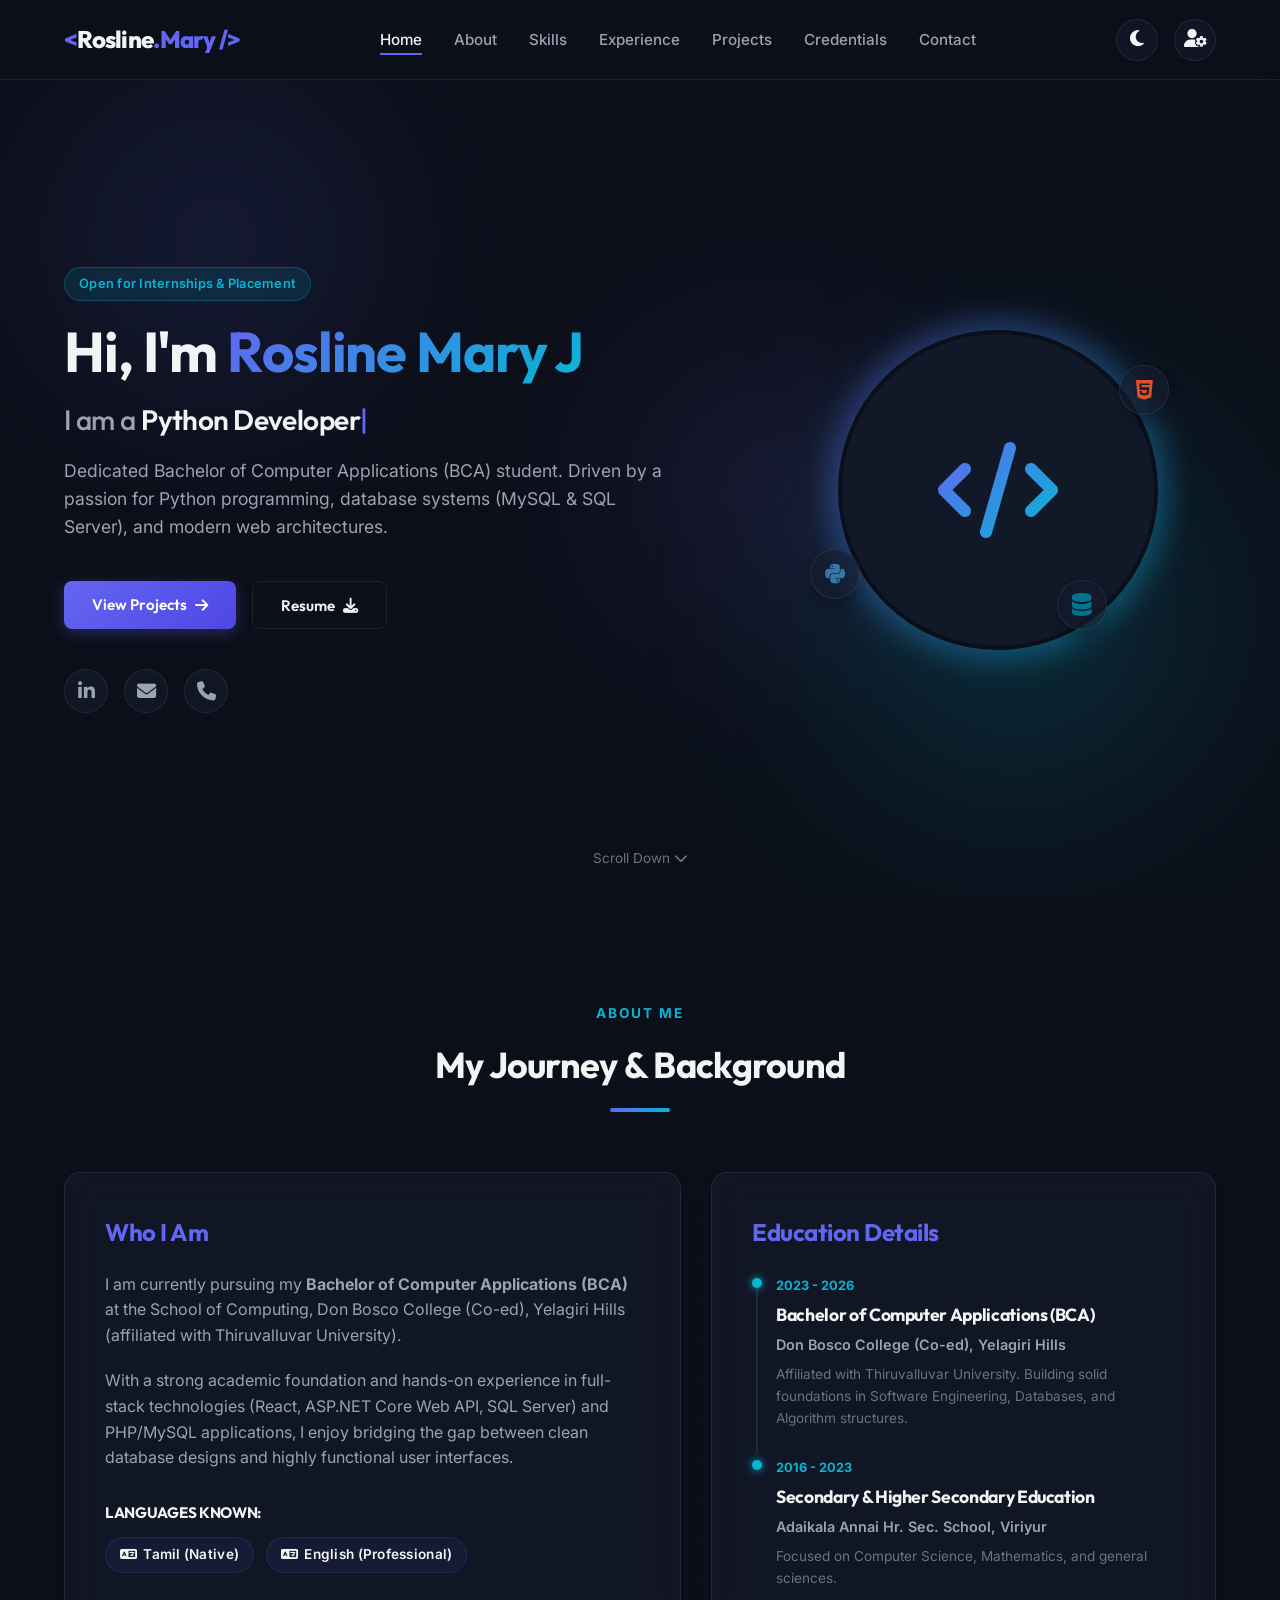
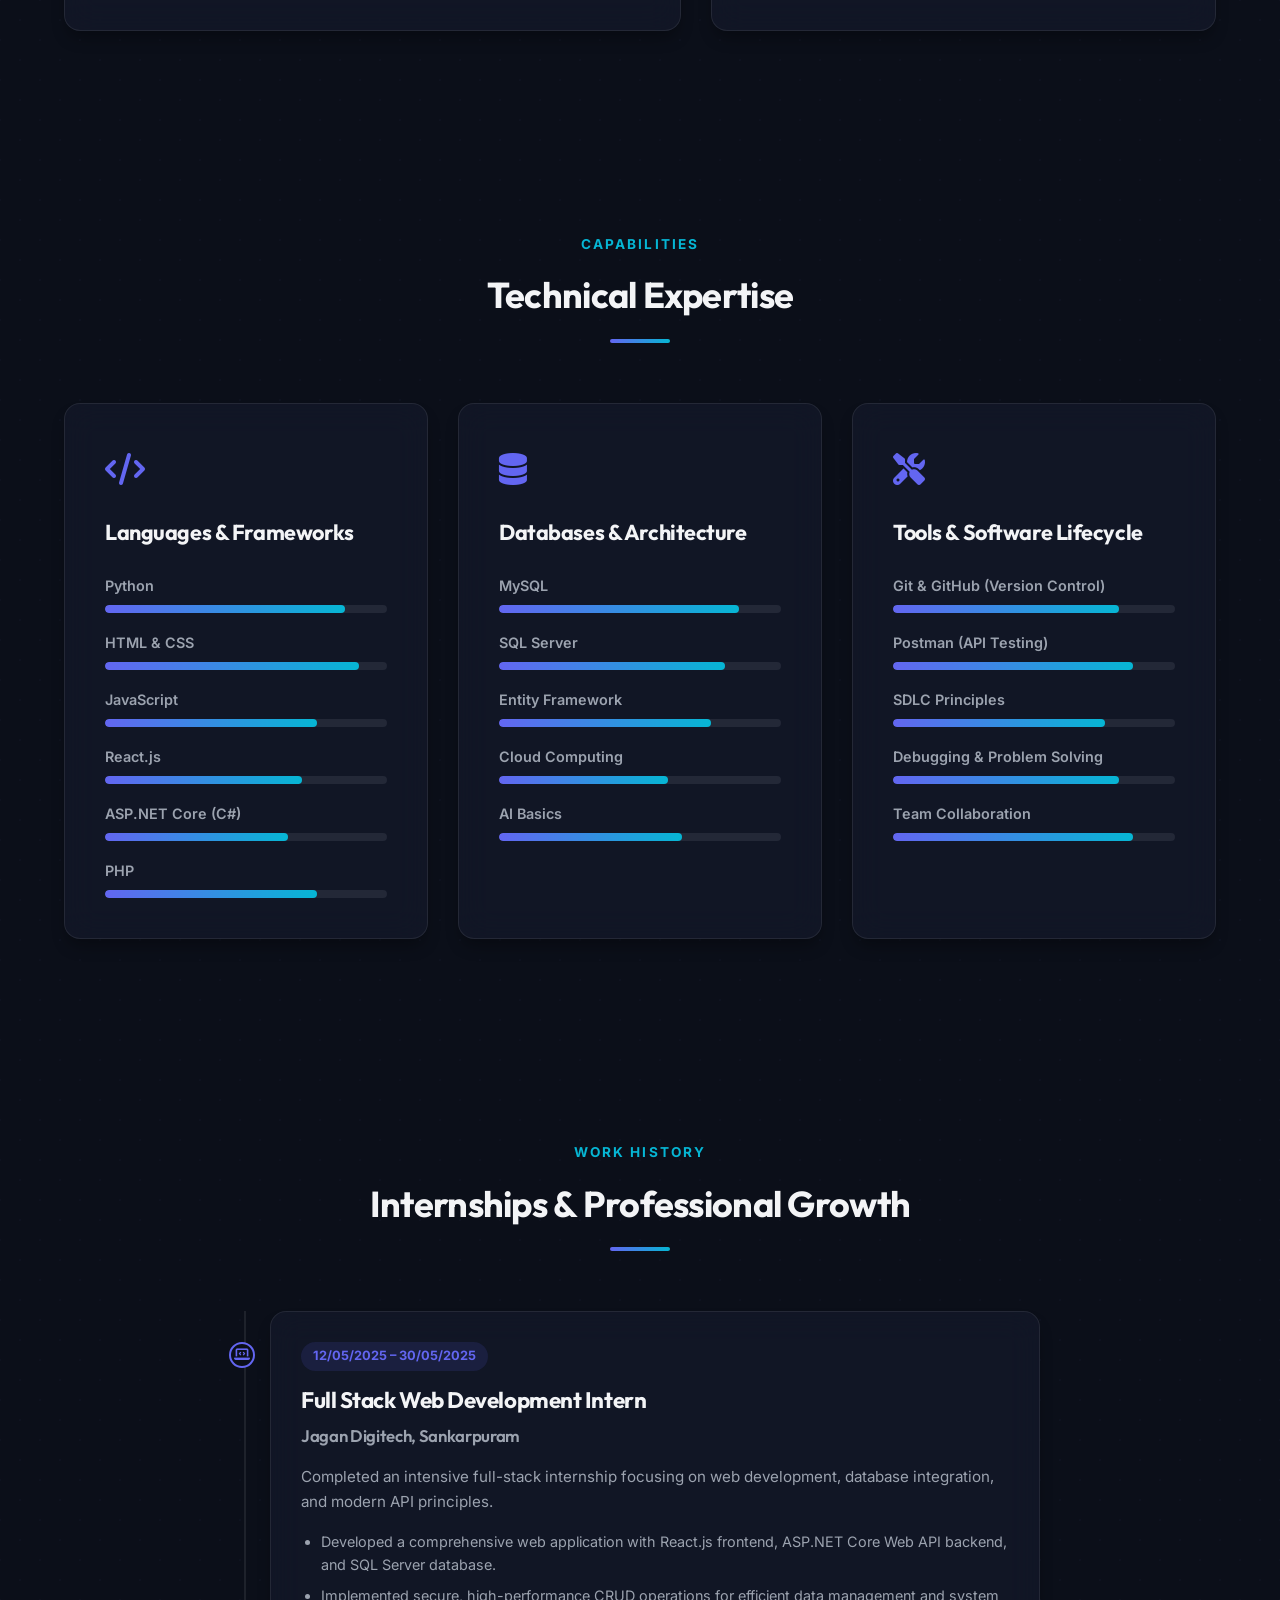
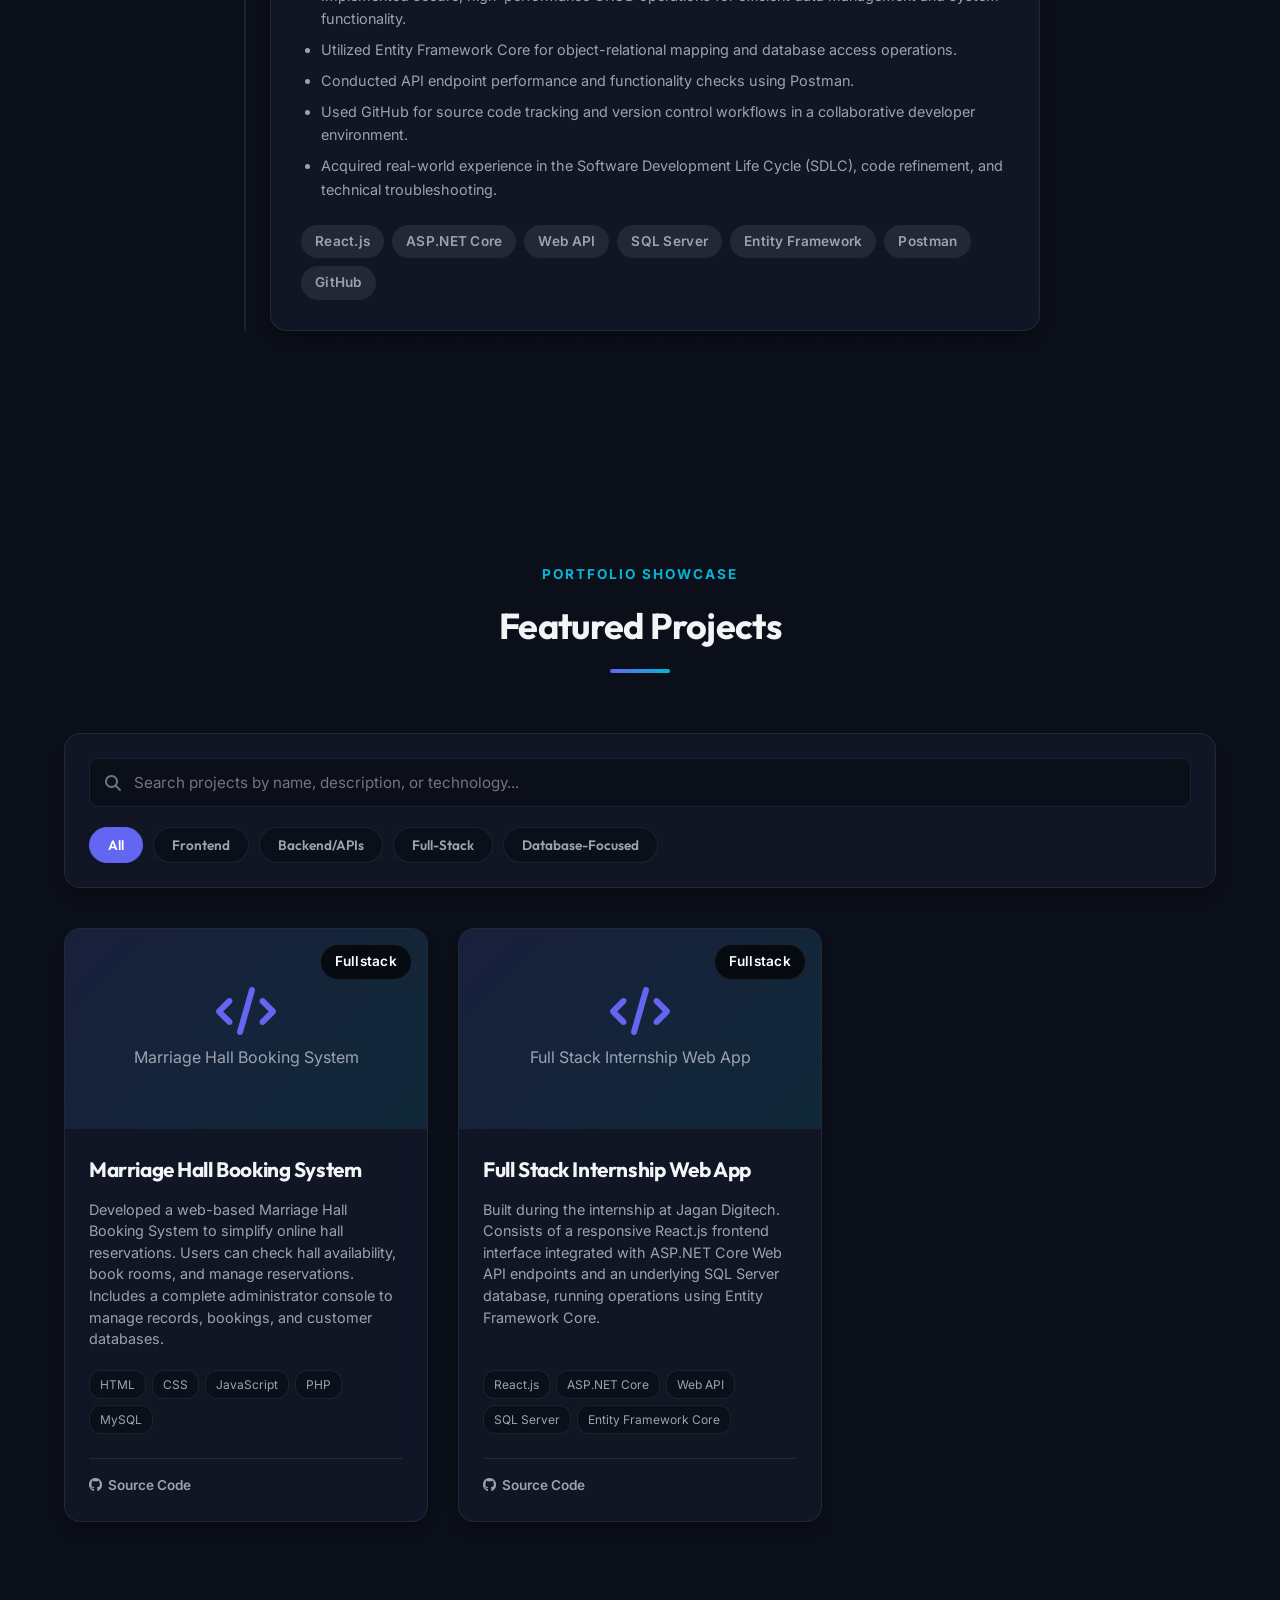
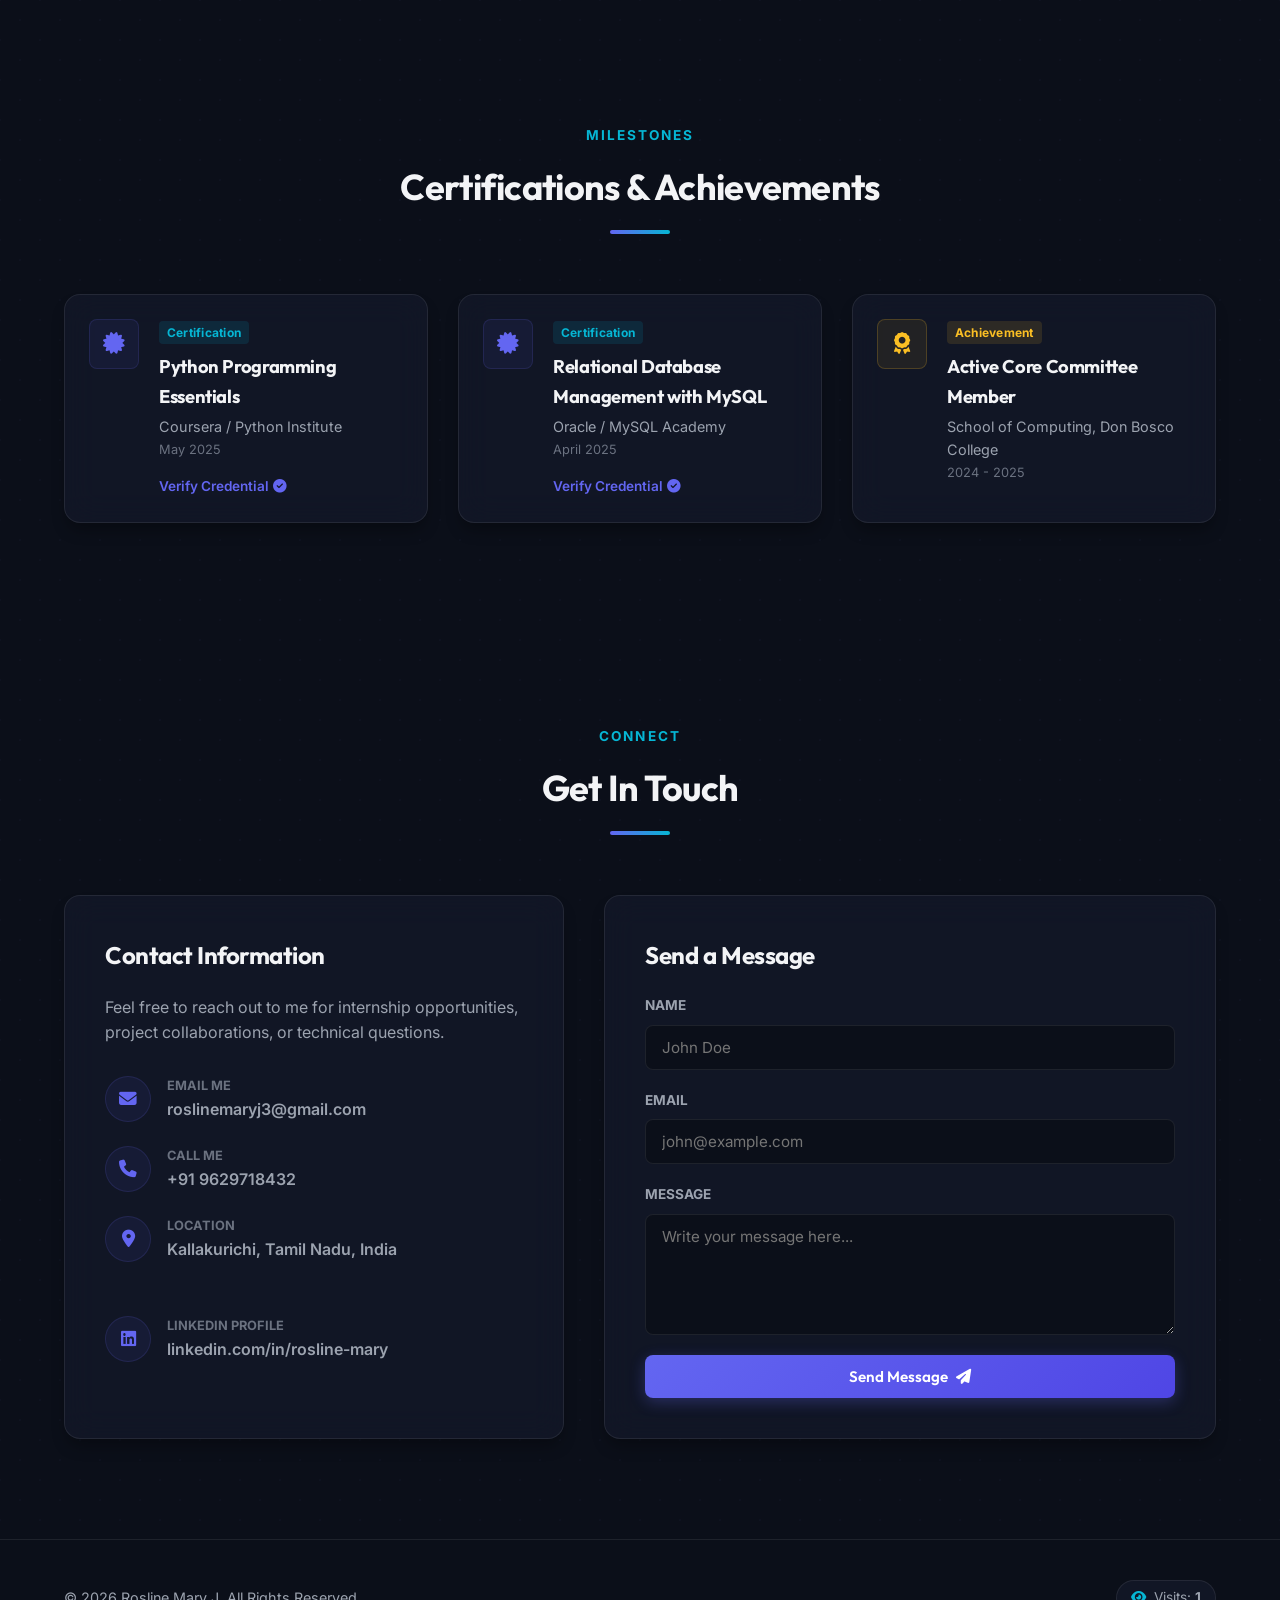
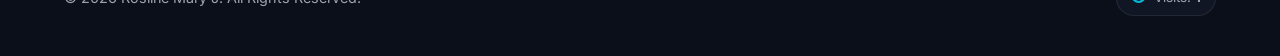
==== index.html @ 7a06842d "Add files via upload" ====
<!DOCTYPE html>
<html lang="en" data-theme="dark">
<head>
    <meta charset="UTF-8">
    <meta name="viewport" content="width=device-width, initial-scale=1.0">
    <title>Rosline Mary J | Portfolio & Developer Profile</title>
    <!-- Meta SEO -->
    <meta name="description" content="Portfolio of Rosline Mary J, a passionate BCA student and Developer specializing in Python, MySQL, React.js, and Full-Stack development.">
    <meta name="keywords" content="Rosline Mary J, Portfolio, Developer, Python, MySQL, Full-Stack, React, ASP.NET Core, BCA, Don Bosco College">
    <meta name="author" content="Rosline Mary J">
    
    <!-- Google Fonts -->
    <link rel="preconnect" href="https://fonts.googleapis.com">
    <link rel="preconnect" href="https://fonts.gstatic.com" crossorigin>
    <link href="https://fonts.googleapis.com/css2?family=Inter:wght@300;400;500;600;700&family=Outfit:wght@400;500;600;700;800&display=swap" rel="stylesheet">
    
    <!-- FontAwesome Icons -->
    <link rel="stylesheet" href="https://cdnjs.cloudflare.com/ajax/libs/font-awesome/6.4.0/css/all.min.css">
    
    <!-- Custom CSS -->
    <link rel="stylesheet" href="styles.css">
</head>
<body>
    <!-- Scroll Progress Bar -->
    <div id="scroll-progress"></div>

    <!-- Navigation Header -->
    <header class="header">
        <div class="container navbar-container">
            <a href="#" class="logo">
                <span class="logo-accent">&lt;</span>Rosline<span class="logo-accent">.Mary /&gt;</span>
            </a>
            
            <nav class="nav-menu" id="nav-menu">
                <ul class="nav-list">
                    <li><a href="#home" class="nav-link active">Home</a></li>
                    <li><a href="#about" class="nav-link">About</a></li>
                    <li><a href="#skills" class="nav-link">Skills</a></li>
                    <li><a href="#experience" class="nav-link">Experience</a></li>
                    <li><a href="#projects" class="nav-link">Projects</a></li>
                    <li><a href="#certifications" class="nav-link">Credentials</a></li>
                    <li><a href="#contact" class="nav-link">Contact</a></li>
                </ul>
            </nav>

            <div class="nav-actions">
                <!-- Theme Toggle Button -->
                <button id="theme-toggle" class="theme-toggle-btn" aria-label="Toggle Theme">
                    <i class="fa-solid fa-moon moon-icon"></i>
                    <i class="fa-solid fa-sun sun-icon"></i>
                </button>
                
                <!-- Admin Dashboard Quick Link -->
                <a href="admin.html" class="admin-link-btn" title="Admin Dashboard">
                    <i class="fa-solid fa-user-gear"></i>
                </a>

                <!-- Mobile Menu Toggle -->
                <button class="mobile-menu-toggle" id="mobile-menu-toggle" aria-label="Toggle navigation menu">
                    <span></span>
                    <span></span>
                    <span></span>
                </button>
            </div>
        </div>
    </header>

    <!-- Main Content -->
    <main>
        <!-- Hero Section -->
        <section id="home" class="hero-section">
            <div class="hero-bg-shapes">
                <div class="shape shape-1"></div>
                <div class="shape shape-2"></div>
                <div class="shape shape-3"></div>
            </div>
            
            <div class="container hero-container">
                <div class="hero-content">
                    <div class="badge hero-badge">Open for Internships & Placement</div>
                    <h1 class="hero-title">
                        Hi, I'm <span class="name-gradient">Rosline Mary J</span>
                    </h1>
                    <h2 class="hero-subtitle">
                        I am a <span id="typing-text"></span><span class="cursor">|</span>
                    </h2>
                    <p class="hero-description">
                        Dedicated Bachelor of Computer Applications (BCA) student. Driven by a passion for Python programming, database systems (MySQL & SQL Server), and modern web architectures.
                    </p>
                    <div class="hero-ctas">
                        <a href="#projects" class="btn btn-primary">
                            <span>View Projects</span>
                            <i class="fa-solid fa-arrow-right"></i>
                        </a>
                        <button onclick="window.print()" class="btn btn-secondary">
                            <span>Resume</span>
                            <i class="fa-solid fa-download"></i>
                        </button>
                    </div>
                    <div class="social-links">
                        <a href="https://linkedin.com/in/rosline-mary" target="_blank" rel="noopener" class="social-icon" aria-label="LinkedIn">
                            <i class="fa-brands fa-linkedin-in"></i>
                        </a>
                        <a href="mailto:roslinemaryj3@gmail.com" class="social-icon" aria-label="Email">
                            <i class="fa-solid fa-envelope"></i>
                        </a>
                        <a href="tel:+919629718432" class="social-icon" aria-label="Phone">
                            <i class="fa-solid fa-phone"></i>
                        </a>
                    </div>
                </div>
                
                <div class="hero-image-container">
                    <div class="hero-image-wrapper">
                        <!-- Abstract Developer Illustration/Logo -->
                        <div class="dev-avatar-graphic">
                            <div class="avatar-glow"></div>
                            <div class="avatar-circle">
                                <i class="fa-solid fa-code avatar-icon"></i>
                                <div class="floating-tech html-tech"><i class="fa-brands fa-html5"></i></div>
                                <div class="floating-tech py-tech"><i class="fa-brands fa-python"></i></div>
                                <div class="floating-tech db-tech"><i class="fa-solid fa-database"></i></div>
                            </div>
                        </div>
                    </div>
                </div>
            </div>
            
            <div class="scroll-indicator">
                <a href="#about" aria-label="Scroll down">
                    <span>Scroll Down</span>
                    <i class="fa-solid fa-chevron-down"></i>
                </a>
            </div>
        </section>

        <!-- About Section -->
        <section id="about" class="about-section section-padding">
            <div class="container">
                <div class="section-header text-center">
                    <span class="section-tag">About Me</span>
                    <h2 class="section-title">My Journey & Background</h2>
                    <div class="underline"></div>
                </div>

                <div class="about-grid">
                    <div class="about-info-card glass-card">
                        <h3 class="about-subtitle">Who I Am</h3>
                        <p>
                            I am currently pursuing my <strong>Bachelor of Computer Applications (BCA)</strong> at the School of Computing, Don Bosco College (Co-ed), Yelagiri Hills (affiliated with Thiruvalluvar University). 
                        </p>
                        <p>
                            With a strong academic foundation and hands-on experience in full-stack technologies (React, ASP.NET Core Web API, SQL Server) and PHP/MySQL applications, I enjoy bridging the gap between clean database designs and highly functional user interfaces.
                        </p>
                        
                        <div class="languages-box">
                            <h4 class="small-title">Languages Known:</h4>
                            <div class="lang-tags">
                                <span class="badge lang-badge"><i class="fa-solid fa-language"></i> Tamil (Native)</span>
                                <span class="badge lang-badge"><i class="fa-solid fa-language"></i> English (Professional)</span>
                            </div>
                        </div>
                    </div>

                    <div class="about-details-card glass-card">
                        <h3 class="about-subtitle">Education Details</h3>
                        <div class="timeline-compact">
                            <div class="timeline-compact-item">
                                <div class="t-bullet"></div>
                                <div class="t-content">
                                    <span class="t-date">2023 - 2026</span>
                                    <h4 class="t-title">Bachelor of Computer Applications (BCA)</h4>
                                    <p class="t-subtitle">Don Bosco College (Co-ed), Yelagiri Hills</p>
                                    <p class="t-desc">Affiliated with Thiruvalluvar University. Building solid foundations in Software Engineering, Databases, and Algorithm structures.</p>
                                </div>
                            </div>
                            <div class="timeline-compact-item">
                                <div class="t-bullet"></div>
                                <div class="t-content">
                                    <span class="t-date">2016 - 2023</span>
                                    <h4 class="t-title">Secondary & Higher Secondary Education</h4>
                                    <p class="t-subtitle">Adaikala Annai Hr. Sec. School, Viriyur</p>
                                    <p class="t-desc">Focused on Computer Science, Mathematics, and general sciences.</p>
                                </div>
                            </div>
                        </div>
                    </div>
                </div>
            </div>
        </section>

        <!-- Skills Section -->
        <section id="skills" class="skills-section section-padding">
            <div class="container">
                <div class="section-header text-center">
                    <span class="section-tag">Capabilities</span>
                    <h2 class="section-title">Technical Expertise</h2>
                    <div class="underline"></div>
                </div>

                <div class="skills-grid">
                    <!-- Languages & Frameworks -->
                    <div class="skills-card glass-card">
                        <div class="card-icon"><i class="fa-solid fa-code"></i></div>
                        <h3>Languages & Frameworks</h3>
                        <ul class="skills-list">
                            <li>
                                <div class="skill-name">Python</div>
                                <div class="skill-progress-bar"><div class="skill-progress" style="width: 85%"></div></div>
                            </li>
                            <li>
                                <div class="skill-name">HTML & CSS</div>
                                <div class="skill-progress-bar"><div class="skill-progress" style="width: 90%"></div></div>
                            </li>
                            <li>
                                <div class="skill-name">JavaScript</div>
                                <div class="skill-progress-bar"><div class="skill-progress" style="width: 75%"></div></div>
                            </li>
                            <li>
                                <div class="skill-name">React.js</div>
                                <div class="skill-progress-bar"><div class="skill-progress" style="width: 70%"></div></div>
                            </li>
                            <li>
                                <div class="skill-name">ASP.NET Core (C#)</div>
                                <div class="skill-progress-bar"><div class="skill-progress" style="width: 65%"></div></div>
                            </li>
                            <li>
                                <div class="skill-name">PHP</div>
                                <div class="skill-progress-bar"><div class="skill-progress" style="width: 75%"></div></div>
                            </li>
                        </ul>
                    </div>

                    <!-- Databases & Concepts -->
                    <div class="skills-card glass-card">
                        <div class="card-icon"><i class="fa-solid fa-database"></i></div>
                        <h3>Databases & Architecture</h3>
                        <ul class="skills-list">
                            <li>
                                <div class="skill-name">MySQL</div>
                                <div class="skill-progress-bar"><div class="skill-progress" style="width: 85%"></div></div>
                            </li>
                            <li>
                                <div class="skill-name">SQL Server</div>
                                <div class="skill-progress-bar"><div class="skill-progress" style="width: 80%"></div></div>
                            </li>
                            <li>
                                <div class="skill-name">Entity Framework</div>
                                <div class="skill-progress-bar"><div class="skill-progress" style="width: 75%"></div></div>
                            </li>
                            <li>
                                <div class="skill-name">Cloud Computing</div>
                                <div class="skill-progress-bar"><div class="skill-progress" style="width: 60%"></div></div>
                            </li>
                            <li>
                                <div class="skill-name">AI Basics</div>
                                <div class="skill-progress-bar"><div class="skill-progress" style="width: 65%"></div></div>
                            </li>
                        </ul>
                    </div>

                    <!-- Tools & Workflow -->
                    <div class="skills-card glass-card">
                        <div class="card-icon"><i class="fa-solid fa-screwdriver-wrench"></i></div>
                        <h3>Tools & Software Lifecycle</h3>
                        <ul class="skills-list">
                            <li>
                                <div class="skill-name">Git & GitHub (Version Control)</div>
                                <div class="skill-progress-bar"><div class="skill-progress" style="width: 80%"></div></div>
                            </li>
                            <li>
                                <div class="skill-name">Postman (API Testing)</div>
                                <div class="skill-progress-bar"><div class="skill-progress" style="width: 85%"></div></div>
                            </li>
                            <li>
                                <div class="skill-name">SDLC Principles</div>
                                <div class="skill-progress-bar"><div class="skill-progress" style="width: 75%"></div></div>
                            </li>
                            <li>
                                <div class="skill-name">Debugging & Problem Solving</div>
                                <div class="skill-progress-bar"><div class="skill-progress" style="width: 80%"></div></div>
                            </li>
                            <li>
                                <div class="skill-name">Team Collaboration</div>
                                <div class="skill-progress-bar"><div class="skill-progress" style="width: 85%"></div></div>
                            </li>
                        </ul>
                    </div>
                </div>
            </div>
        </section>

        <!-- Experience Section -->
        <section id="experience" class="experience-section section-padding">
            <div class="container">
                <div class="section-header text-center">
                    <span class="section-tag">Work History</span>
                    <h2 class="section-title">Internships & Professional Growth</h2>
                    <div class="underline"></div>
                </div>

                <div class="experience-timeline">
                    <div class="timeline-item glass-card">
                        <div class="timeline-icon">
                            <i class="fa-solid fa-laptop-code"></i>
                        </div>
                        <div class="timeline-content">
                            <span class="timeline-duration">12/05/2025 – 30/05/2025</span>
                            <h3 class="role-title">Full Stack Web Development Intern</h3>
                            <h4 class="company-name">Jagan Digitech, Sankarpuram</h4>
                            <p class="experience-summary">
                                Completed an intensive full-stack internship focusing on web development, database integration, and modern API principles.
                            </p>
                            <ul class="experience-points">
                                <li>Developed a comprehensive web application with React.js frontend, ASP.NET Core Web API backend, and SQL Server database.</li>
                                <li>Implemented secure, high-performance CRUD operations for efficient data management and system functionality.</li>
                                <li>Utilized Entity Framework Core for object-relational mapping and database access operations.</li>
                                <li>Conducted API endpoint performance and functionality checks using Postman.</li>
                                <li>Used GitHub for source code tracking and version control workflows in a collaborative developer environment.</li>
                                <li>Acquired real-world experience in the Software Development Life Cycle (SDLC), code refinement, and technical troubleshooting.</li>
                            </ul>
                            <div class="timeline-tech-tags">
                                <span class="badge tech-badge">React.js</span>
                                <span class="badge tech-badge">ASP.NET Core</span>
                                <span class="badge tech-badge">Web API</span>
                                <span class="badge tech-badge">SQL Server</span>
                                <span class="badge tech-badge">Entity Framework</span>
                                <span class="badge tech-badge">Postman</span>
                                <span class="badge tech-badge">GitHub</span>
                            </div>
                        </div>
                    </div>
                </div>
            </div>
        </section>

        <!-- Projects Section -->
        <section id="projects" class="projects-section section-padding">
            <div class="container">
                <div class="section-header text-center">
                    <span class="section-tag">Portfolio Showcase</span>
                    <h2 class="section-title">Featured Projects</h2>
                    <div class="underline"></div>
                </div>

                <!-- Search and Filter Panel -->
                <div class="filter-panel glass-card">
                    <div class="search-box">
                        <i class="fa-solid fa-magnifying-glass search-icon"></i>
                        <input type="text" id="project-search" placeholder="Search projects by name, description, or technology...">
                    </div>
                    <div class="filter-buttons">
                        <button class="filter-btn active" data-filter="all">All</button>
                        <button class="filter-btn" data-filter="frontend">Frontend</button>
                        <button class="filter-btn" data-filter="backend">Backend/APIs</button>
                        <button class="filter-btn" data-filter="fullstack">Full-Stack</button>
                        <button class="filter-btn" data-filter="database">Database-Focused</button>
                    </div>
                </div>

                <!-- Projects Grid (Loaded Dynamically via app.js) -->
                <div class="projects-grid" id="projects-grid">
                    <!-- Dynamic cards inject here -->
                </div>
            </div>
        </section>

        <!-- Certifications & Achievements Section -->
        <section id="certifications" class="credentials-section section-padding">
            <div class="container">
                <div class="section-header text-center">
                    <span class="section-tag">Milestones</span>
                    <h2 class="section-title">Certifications & Achievements</h2>
                    <div class="underline"></div>
                </div>

                <!-- Credentials Grid (Loaded Dynamically via app.js) -->
                <div class="credentials-grid" id="credentials-grid">
                    <!-- Dynamic cards inject here -->
                </div>
            </div>
        </section>

        <!-- Contact Section -->
        <section id="contact" class="contact-section section-padding">
            <div class="container">
                <div class="section-header text-center">
                    <span class="section-tag">Connect</span>
                    <h2 class="section-title">Get In Touch</h2>
                    <div class="underline"></div>
                </div>

                <div class="contact-grid">
                    <div class="contact-info-card glass-card">
                        <h3>Contact Information</h3>
                        <p>Feel free to reach out to me for internship opportunities, project collaborations, or technical questions.</p>
                        
                        <div class="info-items">
                            <div class="info-item">
                                <div class="info-icon"><i class="fa-solid fa-envelope"></i></div>
                                <div class="info-text">
                                    <span>Email Me</span>
                                    <a href="mailto:roslinemaryj3@gmail.com">roslinemaryj3@gmail.com</a>
                                </div>
                            </div>
                            
                            <div class="info-item">
                                <div class="info-icon"><i class="fa-solid fa-phone"></i></div>
                                <div class="info-text">
                                    <span>Call Me</span>
                                    <a href="tel:+919629718432">+91 9629718432</a>
                                </div>
                            </div>
                            
                            <div class="info-item">
                                <div class="info-icon"><i class="fa-solid fa-location-dot"></i></div>
                                <div class="info-text">
                                    <span>Location</span>
                                    <p>Kallakurichi, Tamil Nadu, India</p>
                                </div>
                            </div>
                            
                            <div class="info-item">
                                <div class="info-icon"><i class="fa-brands fa-linkedin"></i></div>
                                <div class="info-text">
                                    <span>LinkedIn Profile</span>
                                    <a href="https://linkedin.com/in/rosline-mary" target="_blank" rel="noopener">linkedin.com/in/rosline-mary</a>
                                </div>
                            </div>
                        </div>
                    </div>

                    <div class="contact-form-card glass-card">
                        <h3>Send a Message</h3>
                        <form id="contact-form" class="contact-form">
                            <div class="form-group">
                                <label for="form-name">Name</label>
                                <input type="text" id="form-name" required placeholder="John Doe">
                            </div>
                            
                            <div class="form-group">
                                <label for="form-email">Email</label>
                                <input type="email" id="form-email" required placeholder="john@example.com">
                            </div>
                            
                            <div class="form-group">
                                <label for="form-message">Message</label>
                                <textarea id="form-message" rows="5" required placeholder="Write your message here..."></textarea>
                            </div>
                            
                            <button type="submit" class="btn btn-primary w-100">
                                <span>Send Message</span>
                                <i class="fa-solid fa-paper-plane"></i>
                            </button>
                        </form>
                        <div id="form-feedback" class="form-feedback hidden"></div>
                    </div>
                </div>
            </div>
        </section>
    </main>

    <!-- Printable Resume View (Hidden on screen, customized layout for printing) -->
    <div id="printable-resume" class="print-only">
        <div class="print-header">
            <h1 class="print-name">ROSLINE MARY J</h1>
            <p class="print-subtitle">BCA Graduate | Full Stack & Python Developer</p>
            <div class="print-contact-info">
                <span><i class="fa-solid fa-phone"></i> +91 9629718432</span> | 
                <span><i class="fa-solid fa-envelope"></i> roslinemaryj3@gmail.com</span> | 
                <span><i class="fa-solid fa-location-dot"></i> Kallakurichi, Tamil Nadu</span>
            </div>
            <div class="print-links">
                <span><i class="fa-brands fa-linkedin"></i> linkedin.com/in/rosline-mary</span>
            </div>
        </div>
        
        <div class="print-section">
            <h2 class="print-section-title">Professional Summary</h2>
            <p>A dedicated and detail-oriented Bachelor of Computer Applications (BCA) student. Passionate about using Python and MySQL to build efficient applications and manage data effectively. Proven ability to manage complex web-based systems and business processes with a focus on efficiency and data integrity.</p>
        </div>
        
        <div class="print-section">
            <h2 class="print-section-title">Internship Experience</h2>
            <div class="print-experience-item">
                <div class="print-exp-header">
                    <strong>Full Stack Web Development Intern</strong>
                    <span>12/05/2025 – 30/05/2025</span>
                </div>
                <div class="print-company">Jagan Digitech, Sankarpuram</div>
                <ul class="print-bullets">
                    <li>Developed web applications with React.js, ASP.NET Core Web API, and SQL Server database.</li>
                    <li>Implemented CRUD operations for data management and system functionality.</li>
                    <li>Used Entity Framework for database connectivity and handling database operations.</li>
                    <li>Tested APIs using Postman to ensure functionality and performance.</li>
                    <li>Managed source code and version control using GitHub.</li>
                    <li>Gained hands-on knowledge of the SDLC and improved debugging and teamwork skills.</li>
                </ul>
            </div>
        </div>
        
        <div class="print-section">
            <h2 class="print-section-title">Education</h2>
            <div class="print-education-item">
                <div class="print-edu-header">
                    <strong>Bachelor of Computer Applications (BCA)</strong>
                    <span>2023 - 2026</span>
                </div>
                <div class="print-school">School of Computing, Don Bosco College (Co-ed), Yelagiri Hills</div>
                <p class="print-board">Thiruvalluvar University</p>
            </div>
            <div class="print-education-item">
                <div class="print-edu-header">
                    <strong>Secondary & Higher Secondary Education</strong>
                    <span>2016 - 2023</span>
                </div>
                <div class="print-school">Adaikala Annai Hr.Sec School, Viriyur</div>
            </div>
        </div>
        
        <div class="print-section">
            <h2 class="print-section-title">Projects</h2>
            <div class="print-project-item">
                <div class="print-proj-header">
                    <strong>Marriage Hall Booking System</strong>
                    <span>Frontend: HTML, CSS, JS | Backend: PHP, MySQL</span>
                </div>
                <p>Developed a web-based booking system to search, verify, and reserve marriage halls online. Includes custom admin module for records management, booking checks, and database connectivity in MySQL.</p>
            </div>
        </div>
        
        <div class="print-section">
            <h2 class="print-section-title">Skills & Technologies</h2>
            <p><strong>Programming Languages:</strong> Python, HTML, CSS, JavaScript, PHP, SQL</p>
            <p><strong>Databases:</strong> MySQL, SQL Server, Entity Framework Core</p>
            <p><strong>Tools & Concepts:</strong> Git/GitHub, Postman API Testing, Cloud Computing, Artificial Intelligence Basics, SDLC</p>
            <p><strong>Languages:</strong> Tamil (Native), English (Professional)</p>
        </div>
    </div>

    <!-- Footer -->
    <footer class="footer">
        <div class="container footer-container">
            <p class="copyright">&copy; 2026 Rosline Mary J. All Rights Reserved.</p>
            <!-- Visitor Counter Badge -->
            <div class="visitor-counter-badge">
                <i class="fa-solid fa-eye"></i>
                <span>Visits: <strong id="visitor-count">0</strong></span>
            </div>
        </div>
    </footer>

    <!-- App Script -->
    <script src="app.js"></script>
</body>
</html>
---- styles.css ----
/* Custom CSS Variables & Typography Setup */
:root {
    --font-heading: 'Outfit', 'Inter', sans-serif;
    --font-body: 'Inter', sans-serif;

    /* Theme-independent layout tokens */
    --border-radius-sm: 8px;
    --border-radius-md: 16px;
    --border-radius-lg: 24px;
    --transition-fast: 0.2s ease;
    --transition-normal: 0.3s ease;
    --transition-slow: 0.5s ease;
    --container-max-width: 1200px;
    --nav-height: 80px;

    /* Dark Mode Defaults */
    --bg-color: #0b0f19;
    --bg-grid: rgba(99, 102, 241, 0.03);
    --card-bg: rgba(22, 28, 45, 0.6);
    --card-border: rgba(255, 255, 255, 0.08);
    --card-hover-border: rgba(99, 102, 241, 0.4);
    
    --text-primary: #f3f4f6;
    --text-secondary: #9ca3af;
    --text-muted: #6b7280;
    
    --primary-accent: #6366f1;
    --primary-accent-rgb: 99, 102, 241;
    --secondary-accent: #06b6d4;
    --secondary-accent-rgb: 6, 182, 212;
    
    --accent-glow: rgba(99, 102, 241, 0.2);
    --nav-bg: rgba(11, 15, 25, 0.8);
    --shadow-sm: 0 4px 6px -1px rgba(0, 0, 0, 0.2);
    --shadow-md: 0 10px 15px -3px rgba(0, 0, 0, 0.3);
    --shadow-lg: 0 20px 25px -5px rgba(0, 0, 0, 0.4);
}

/* Light Theme overrides */
[data-theme="light"] {
    --bg-color: #f8fafc;
    --bg-grid: rgba(79, 70, 229, 0.02);
    --card-bg: rgba(255, 255, 255, 0.75);
    --card-border: rgba(0, 0, 0, 0.08);
    --card-hover-border: rgba(79, 70, 229, 0.3);
    
    --text-primary: #0f172a;
    --text-secondary: #475569;
    --text-muted: #94a3b8;
    
    --primary-accent: #4f46e5;
    --primary-accent-rgb: 79, 70, 229;
    --secondary-accent: #0891b2;
    --secondary-accent-rgb: 8, 145, 178;
    
    --accent-glow: rgba(79, 70, 229, 0.1);
    --nav-bg: rgba(248, 250, 252, 0.85);
    --shadow-sm: 0 4px 6px -1px rgba(0, 0, 0, 0.05);
    --shadow-md: 0 10px 15px -3px rgba(0, 0, 0, 0.08);
    --shadow-lg: 0 20px 25px -5px rgba(0, 0, 0, 0.1);
}

/* Reset and Global Styles */
* {
    margin: 0;
    padding: 0;
    box-sizing: border-box;
    scroll-behavior: smooth;
}

body {
    background-color: var(--bg-color);
    color: var(--text-primary);
    font-family: var(--font-body);
    line-height: 1.6;
    overflow-x: hidden;
    transition: background-color 0.4s ease, color 0.4s ease, border-color 0.4s ease, box-shadow 0.4s ease;
    background-image: 
        radial-gradient(var(--bg-grid) 1px, transparent 0), 
        radial-gradient(var(--bg-grid) 1.5px, transparent 0);
    background-size: 40px 40px;
    background-position: 0 0, 20px 20px;
}

.container {
    width: 100%;
    max-width: var(--container-max-width);
    margin: 0 auto;
    padding: 0 24px;
}

section {
    position: relative;
    overflow: hidden;
}

.section-padding {
    padding: 100px 0;
}

/* Scroll Progress Bar */
#scroll-progress {
    position: fixed;
    top: 0;
    left: 0;
    width: 0%;
    height: 4px;
    background: linear-gradient(to right, var(--primary-accent), var(--secondary-accent));
    z-index: 9999;
    transition: width 0.1s ease-out;
}

/* Typography & Headings */
h1, h2, h3, h4, h5, h6 {
    font-family: var(--font-heading);
    font-weight: 700;
    letter-spacing: -0.02em;
}

a {
    color: inherit;
    text-decoration: none;
    transition: color var(--transition-fast);
}

ul {
    list-style: none;
}

img {
    max-width: 100%;
    height: auto;
    display: block;
}

/* Custom Scrollbar */
::-webkit-scrollbar {
    width: 10px;
}
::-webkit-scrollbar-track {
    background: var(--bg-color);
}
::-webkit-scrollbar-thumb {
    background: var(--card-border);
    border-radius: 5px;
    border: 2px solid var(--bg-color);
}
::-webkit-scrollbar-thumb:hover {
    background: var(--primary-accent);
}

/* Glassmorphic Utilities */
.glass-card {
    background: var(--card-bg);
    border: 1px solid var(--card-border);
    backdrop-filter: blur(16px) saturate(120%);
    -webkit-backdrop-filter: blur(16px) saturate(120%);
    border-radius: var(--border-radius-md);
    box-shadow: var(--shadow-md);
    transition: transform var(--transition-normal), border-color var(--transition-normal), box-shadow var(--transition-normal), background var(--transition-normal);
}

.glass-card:hover {
    border-color: var(--card-hover-border);
    box-shadow: 0 12px 30px -10px var(--accent-glow);
}

/* Badges */
.badge {
    display: inline-block;
    padding: 6px 14px;
    font-size: 0.85rem;
    font-weight: 600;
    border-radius: 20px;
    letter-spacing: 0.02em;
}

/* Buttons System */
.btn {
    display: inline-flex;
    align-items: center;
    justify-content: center;
    gap: 8px;
    padding: 12px 28px;
    font-size: 0.95rem;
    font-weight: 600;
    font-family: var(--font-heading);
    border-radius: var(--border-radius-sm);
    cursor: pointer;
    transition: all var(--transition-normal);
    border: none;
}

.btn-primary {
    background: linear-gradient(135deg, var(--primary-accent), #4f46e5);
    color: #ffffff;
    box-shadow: 0 4px 15px rgba(99, 102, 241, 0.3);
}

.btn-primary:hover {
    transform: translateY(-2px);
    box-shadow: 0 8px 25px rgba(99, 102, 241, 0.45);
}

.btn-secondary {
    background: transparent;
    color: var(--text-primary);
    border: 1px solid var(--card-border);
    backdrop-filter: blur(4px);
}

.btn-secondary:hover {
    background: var(--card-border);
    transform: translateY(-2px);
}

.btn-logout {
    background: rgba(239, 68, 68, 0.1);
    color: #ef4444;
    border: 1px solid rgba(239, 68, 68, 0.2);
}

.btn-logout:hover {
    background: #ef4444;
    color: #ffffff;
}

.btn-danger {
    background: #ef4444;
    color: white;
}
.btn-danger:hover {
    background: #dc2626;
}

.w-100 {
    width: 100%;
}

/* Section Header styling */
.section-header {
    margin-bottom: 60px;
}
.section-tag {
    font-size: 0.85rem;
    font-weight: 700;
    text-transform: uppercase;
    letter-spacing: 0.15em;
    color: var(--secondary-accent);
}
.section-title {
    font-size: 2.25rem;
    margin-top: 10px;
    margin-bottom: 15px;
}
.underline {
    width: 60px;
    height: 4px;
    background: linear-gradient(to right, var(--primary-accent), var(--secondary-accent));
    margin: 0 auto;
    border-radius: 2px;
}
.text-center {
    text-align: center;
}

/* Navigation Header */
.header {
    position: fixed;
    top: 0;
    left: 0;
    width: 100%;
    height: var(--nav-height);
    background: var(--nav-bg);
    border-bottom: 1px solid var(--card-border);
    backdrop-filter: blur(12px);
    -webkit-backdrop-filter: blur(12px);
    z-index: 1000;
    transition: all var(--transition-normal);
}

.header-scrolled {
    height: 70px;
    box-shadow: var(--shadow-md);
}

.navbar-container {
    display: flex;
    align-items: center;
    justify-content: space-between;
    height: 100%;
}

.logo {
    font-family: var(--font-heading);
    font-size: 1.5rem;
    font-weight: 800;
    letter-spacing: -0.03em;
}

.logo-accent {
    color: var(--primary-accent);
}

.nav-list {
    display: flex;
    gap: 32px;
}

.nav-link {
    font-size: 0.95rem;
    font-weight: 500;
    color: var(--text-secondary);
    position: relative;
    padding: 6px 0;
}

.nav-link:hover, .nav-link.active {
    color: var(--text-primary);
}

.nav-link::after {
    content: '';
    position: absolute;
    bottom: 0;
    left: 0;
    width: 0%;
    height: 2px;
    background: var(--primary-accent);
    transition: width var(--transition-normal);
}

.nav-link:hover::after, .nav-link.active::after {
    width: 100%;
}

.nav-actions {
    display: flex;
    align-items: center;
    gap: 16px;
}

/* Theme Toggle Button */
.theme-toggle-btn {
    width: 42px;
    height: 42px;
    border-radius: 50%;
    background: var(--card-bg);
    border: 1px solid var(--card-border);
    color: var(--text-primary);
    cursor: pointer;
    display: flex;
    align-items: center;
    justify-content: center;
    font-size: 1.15rem;
    transition: all var(--transition-normal);
}

.theme-toggle-btn:hover {
    border-color: var(--primary-accent);
    color: var(--primary-accent);
    box-shadow: 0 0 10px var(--accent-glow);
}

/* Displaying icons correctly */
.sun-icon {
    display: none;
}
[data-theme="light"] .sun-icon {
    display: block;
}
[data-theme="light"] .moon-icon {
    display: none;
}
[data-theme="dark"] .sun-icon {
    display: none;
}
[data-theme="dark"] .moon-icon {
    display: block;
}

.admin-link-btn {
    width: 42px;
    height: 42px;
    border-radius: 50%;
    background: var(--card-bg);
    border: 1px solid var(--card-border);
    color: var(--text-primary);
    display: flex;
    align-items: center;
    justify-content: center;
    font-size: 1.15rem;
    transition: all var(--transition-normal);
}
.admin-link-btn:hover {
    border-color: var(--secondary-accent);
    color: var(--secondary-accent);
}

/* Mobile Menu Toggle */
.mobile-menu-toggle {
    display: none;
    flex-direction: column;
    justify-content: space-between;
    width: 24px;
    height: 18px;
    background: transparent;
    border: none;
    cursor: pointer;
    z-index: 1001;
}

.mobile-menu-toggle span {
    width: 100%;
    height: 2px;
    background-color: var(--text-primary);
    border-radius: 2px;
    transition: all var(--transition-normal);
}

/* Hero Section */
.hero-section {
    min-height: 100vh;
    display: flex;
    align-items: center;
    padding-top: var(--nav-height);
}

.hero-bg-shapes .shape {
    position: absolute;
    border-radius: 50%;
    filter: blur(100px);
    z-index: 0;
    opacity: 0.15;
}
[data-theme="light"] .hero-bg-shapes .shape {
    opacity: 0.08;
}

.shape-1 {
    top: 10%;
    left: 5%;
    width: 300px;
    height: 300px;
    background-color: var(--primary-accent);
}
.shape-2 {
    bottom: 10%;
    right: 5%;
    width: 400px;
    height: 400px;
    background-color: var(--secondary-accent);
}
.shape-3 {
    top: 40%;
    left: 50%;
    width: 250px;
    height: 250px;
    background-color: #8b5cf6;
}

.hero-container {
    display: grid;
    grid-template-columns: 1.2fr 0.8fr;
    align-items: center;
    gap: 60px;
    position: relative;
    z-index: 1;
}

.hero-badge {
    background: rgba(6, 182, 212, 0.12);
    color: var(--secondary-accent);
    border: 1px solid rgba(6, 182, 212, 0.25);
    margin-bottom: 20px;
    font-size: 0.8rem;
}

.hero-title {
    font-size: 3.5rem;
    line-height: 1.1;
    margin-bottom: 15px;
}

.name-gradient {
    background: linear-gradient(135deg, var(--primary-accent), var(--secondary-accent));
    -webkit-background-clip: text;
    -webkit-text-fill-color: transparent;
}

.hero-subtitle {
    font-size: 1.75rem;
    font-weight: 500;
    color: var(--text-secondary);
    margin-bottom: 24px;
    height: 2.2rem;
}

#typing-text {
    color: var(--text-primary);
    font-weight: 600;
}

.cursor {
    animation: blink 0.8s infinite;
    color: var(--primary-accent);
}

.hero-description {
    font-size: 1.1rem;
    color: var(--text-secondary);
    max-width: 600px;
    margin-bottom: 40px;
}

.hero-ctas {
    display: flex;
    gap: 16px;
    margin-bottom: 40px;
}

.social-links {
    display: flex;
    gap: 16px;
}

.social-icon {
    width: 44px;
    height: 44px;
    border-radius: 50%;
    background: var(--card-bg);
    border: 1px solid var(--card-border);
    display: flex;
    align-items: center;
    justify-content: center;
    font-size: 1.2rem;
    color: var(--text-secondary);
    transition: all var(--transition-normal);
}

.social-icon:hover {
    color: var(--text-primary);
    border-color: var(--primary-accent);
    transform: translateY(-4px);
    box-shadow: 0 4px 12px var(--accent-glow);
}

.hero-image-container {
    display: flex;
    justify-content: center;
    align-items: center;
}

/* Avatar Graphic */
.dev-avatar-graphic {
    position: relative;
    width: 320px;
    height: 320px;
}

.avatar-glow {
    position: absolute;
    top: -10px;
    left: -10px;
    right: -10px;
    bottom: -10px;
    border-radius: 50%;
    background: linear-gradient(135deg, var(--primary-accent), var(--secondary-accent));
    filter: blur(15px);
    opacity: 0.4;
    animation: rotate-glow 8s linear infinite;
}

.avatar-circle {
    position: absolute;
    width: 100%;
    height: 100%;
    background: #111827;
    border: 4px solid var(--bg-color);
    border-radius: 50%;
    display: flex;
    align-items: center;
    justify-content: center;
}
[data-theme="light"] .avatar-circle {
    background: #e2e8f0;
}

.avatar-icon {
    font-size: 6rem;
    background: linear-gradient(135deg, var(--primary-accent), var(--secondary-accent));
    -webkit-background-clip: text;
    -webkit-text-fill-color: transparent;
}

/* Floating tech items */
.floating-tech {
    position: absolute;
    width: 50px;
    height: 50px;
    border-radius: 50%;
    background: var(--card-bg);
    border: 1px solid var(--card-border);
    box-shadow: var(--shadow-md);
    display: flex;
    align-items: center;
    justify-content: center;
    font-size: 1.4rem;
    animation: float 4s ease-in-out infinite;
}

.html-tech {
    top: 10%;
    right: -5%;
    color: #e34f26;
    animation-delay: 0s;
}

.py-tech {
    bottom: 15%;
    left: -10%;
    color: #3776ab;
    animation-delay: 1.5s;
}

.db-tech {
    bottom: 5%;
    right: 15%;
    color: #00758f;
    animation-delay: 3s;
}

.scroll-indicator {
    position: absolute;
    bottom: 30px;
    left: 50%;
    transform: translateX(-50%);
    display: flex;
    flex-direction: column;
    align-items: center;
    font-size: 0.85rem;
    color: var(--text-muted);
}
.scroll-indicator i {
    margin-top: 8px;
    animation: bounce 2s infinite;
}

/* About Section */
.about-grid {
    display: grid;
    grid-template-columns: 1.1fr 0.9fr;
    gap: 30px;
    margin-top: 40px;
}

.about-info-card, .about-details-card {
    padding: 40px;
}

.about-subtitle {
    font-size: 1.5rem;
    margin-bottom: 20px;
    color: var(--primary-accent);
}

.about-info-card p {
    color: var(--text-secondary);
    margin-bottom: 20px;
}

.languages-box {
    margin-top: 30px;
}

.small-title {
    font-size: 0.95rem;
    font-weight: 700;
    color: var(--text-primary);
    margin-bottom: 12px;
    text-transform: uppercase;
}

.lang-tags {
    display: flex;
    gap: 12px;
}

.lang-badge {
    background: rgba(var(--primary-accent-rgb), 0.08);
    border: 1px solid rgba(var(--primary-accent-rgb), 0.15);
    color: var(--text-primary);
    display: inline-flex;
    align-items: center;
    gap: 6px;
}

/* Timeline details */
.timeline-compact {
    display: flex;
    flex-direction: column;
    gap: 24px;
}

.timeline-compact-item {
    position: relative;
    padding-left: 24px;
}

.t-bullet {
    position: absolute;
    left: 0;
    top: 6px;
    width: 10px;
    height: 10px;
    border-radius: 50%;
    background: var(--secondary-accent);
    box-shadow: 0 0 8px var(--secondary-accent);
}

.timeline-compact-item::before {
    content: '';
    position: absolute;
    left: 4px;
    top: 16px;
    bottom: -24px;
    width: 2px;
    background: var(--card-border);
}

.timeline-compact-item:last-child::before {
    display: none;
}

.t-date {
    font-size: 0.8rem;
    font-weight: 700;
    color: var(--secondary-accent);
}

.t-title {
    font-size: 1.1rem;
    margin: 4px 0;
}

.t-subtitle {
    font-size: 0.9rem;
    font-weight: 600;
    color: var(--text-secondary);
}

.t-desc {
    font-size: 0.85rem;
    color: var(--text-muted);
    margin-top: 8px;
}

/* Skills Grid */
.skills-grid {
    display: grid;
    grid-template-columns: repeat(auto-fit, minmax(320px, 1fr));
    gap: 30px;
    margin-top: 40px;
}

.skills-card {
    padding: 40px;
}

.card-icon {
    font-size: 2rem;
    color: var(--primary-accent);
    margin-bottom: 20px;
}

.skills-card h3 {
    font-size: 1.35rem;
    margin-bottom: 24px;
}

.skills-list {
    display: flex;
    flex-direction: column;
    gap: 18px;
}

.skill-name {
    font-size: 0.9rem;
    font-weight: 600;
    margin-bottom: 8px;
    color: var(--text-secondary);
}

.skill-progress-bar {
    width: 100%;
    height: 8px;
    background: var(--card-border);
    border-radius: 4px;
    overflow: hidden;
}

.skill-progress {
    height: 100%;
    background: linear-gradient(to right, var(--primary-accent), var(--secondary-accent));
    border-radius: 4px;
}

/* Experience Section (Work History) */
.experience-timeline {
    margin: 40px auto 0;
    max-width: 800px;
    position: relative;
    padding-left: 30px;
}

.experience-timeline::before {
    content: '';
    position: absolute;
    left: 4px;
    top: 0;
    bottom: 0;
    width: 2px;
    background: var(--card-border);
}

.timeline-item {
    position: relative;
    padding: 30px;
    margin-bottom: 30px;
}

.timeline-icon {
    position: absolute;
    left: -42px;
    top: 30px;
    width: 26px;
    height: 26px;
    border-radius: 50%;
    background: var(--bg-color);
    border: 2px solid var(--primary-accent);
    display: flex;
    align-items: center;
    justify-content: center;
    color: var(--primary-accent);
    font-size: 0.8rem;
    z-index: 2;
}

.timeline-duration {
    display: inline-block;
    padding: 4px 12px;
    font-size: 0.8rem;
    font-weight: 700;
    background: rgba(var(--primary-accent-rgb), 0.12);
    color: var(--primary-accent);
    border-radius: 20px;
    margin-bottom: 12px;
}

.role-title {
    font-size: 1.4rem;
    margin-bottom: 4px;
}

.company-name {
    font-size: 1.05rem;
    font-weight: 600;
    color: var(--text-secondary);
    margin-bottom: 16px;
}

.experience-summary {
    color: var(--text-secondary);
    font-size: 0.95rem;
    margin-bottom: 16px;
}

.experience-points {
    list-style: disc;
    padding-left: 20px;
    color: var(--text-secondary);
    font-size: 0.9rem;
    margin-bottom: 24px;
}

.experience-points li {
    margin-bottom: 8px;
}

.timeline-tech-tags {
    display: flex;
    flex-wrap: wrap;
    gap: 8px;
}

.tech-badge {
    background: var(--card-border);
    color: var(--text-secondary);
}

/* Projects search and filter */
.filter-panel {
    display: flex;
    flex-direction: column;
    gap: 20px;
    padding: 24px;
    margin-top: 40px;
    margin-bottom: 40px;
}

.search-box {
    position: relative;
    width: 100%;
}

.search-icon {
    position: absolute;
    left: 16px;
    top: 50%;
    transform: translateY(-50%);
    color: var(--text-muted);
}

.search-box input {
    width: 100%;
    padding: 14px 16px 14px 44px;
    background: var(--bg-color);
    border: 1px solid var(--card-border);
    border-radius: var(--border-radius-sm);
    color: var(--text-primary);
    font-family: var(--font-body);
    font-size: 0.95rem;
    transition: all var(--transition-normal);
}

.search-box input:focus {
    outline: none;
    border-color: var(--primary-accent);
    box-shadow: 0 0 0 3px var(--accent-glow);
}

.filter-buttons {
    display: flex;
    flex-wrap: wrap;
    gap: 10px;
}

.filter-btn {
    padding: 8px 18px;
    background: var(--bg-color);
    border: 1px solid var(--card-border);
    border-radius: 20px;
    color: var(--text-secondary);
    font-family: var(--font-heading);
    font-weight: 600;
    font-size: 0.85rem;
    cursor: pointer;
    transition: all var(--transition-normal);
}

.filter-btn:hover, .filter-btn.active {
    background: var(--primary-accent);
    color: white;
    border-color: var(--primary-accent);
}

/* Projects Grid */
.projects-grid {
    display: grid;
    grid-template-columns: repeat(auto-fill, minmax(360px, 1fr));
    gap: 30px;
}

.project-card {
    display: flex;
    flex-direction: column;
    height: 100%;
    overflow: hidden;
}

.project-img-wrapper {
    position: relative;
    height: 200px;
    overflow: hidden;
    background: #111827;
}

.project-img-wrapper img {
    width: 100%;
    height: 100%;
    object-fit: cover;
    transition: transform var(--transition-slow);
}

.project-card:hover .project-img-wrapper img {
    transform: scale(1.05);
}

.project-img-fallback {
    width: 100%;
    height: 100%;
    display: flex;
    flex-direction: column;
    align-items: center;
    justify-content: center;
    background: linear-gradient(135deg, rgba(var(--primary-accent-rgb), 0.1), rgba(var(--secondary-accent-rgb), 0.1));
    color: var(--text-secondary);
    gap: 10px;
}

.project-img-fallback i {
    font-size: 3rem;
    color: var(--primary-accent);
}

.project-cat-badge {
    position: absolute;
    top: 15px;
    right: 15px;
    background: rgba(0, 0, 0, 0.7);
    color: white;
    backdrop-filter: blur(4px);
    border: 1px solid rgba(255, 255, 255, 0.1);
}

.project-body {
    padding: 24px;
    display: flex;
    flex-direction: column;
    flex-grow: 1;
}

.project-body h3 {
    font-size: 1.3rem;
    margin-bottom: 12px;
}

.project-body p {
    color: var(--text-secondary);
    font-size: 0.9rem;
    margin-bottom: 20px;
    line-height: 1.5;
    flex-grow: 1;
}

.project-tech-list {
    display: flex;
    flex-wrap: wrap;
    gap: 6px;
    margin-bottom: 24px;
}

.project-tech-tag {
    font-size: 0.75rem;
    padding: 4px 10px;
    border-radius: 12px;
    background: var(--bg-color);
    color: var(--text-secondary);
    border: 1px solid var(--card-border);
}

.project-links {
    display: flex;
    gap: 14px;
    border-top: 1px solid var(--card-border);
    padding-top: 16px;
}

.project-link {
    display: flex;
    align-items: center;
    gap: 6px;
    font-size: 0.85rem;
    font-weight: 600;
    color: var(--text-secondary);
}

.project-link:hover {
    color: var(--primary-accent);
}

/* Credentials Grid */
.credentials-grid {
    display: grid;
    grid-template-columns: repeat(auto-fill, minmax(360px, 1fr));
    gap: 30px;
    margin-top: 40px;
}

.cred-card {
    display: flex;
    padding: 24px;
    gap: 20px;
    align-items: flex-start;
}

.cred-icon-box {
    width: 50px;
    height: 50px;
    border-radius: var(--border-radius-sm);
    background: rgba(var(--primary-accent-rgb), 0.08);
    border: 1px solid rgba(var(--primary-accent-rgb), 0.15);
    display: flex;
    align-items: center;
    justify-content: center;
    color: var(--primary-accent);
    font-size: 1.35rem;
    flex-shrink: 0;
}
.cred-card.achievement-card .cred-icon-box {
    background: rgba(251, 191, 36, 0.08);
    border-color: rgba(251, 191, 36, 0.2);
    color: #fbbf24;
}

.cred-content {
    flex-grow: 1;
}

.cred-badge {
    font-size: 0.75rem;
    padding: 2px 8px;
    border-radius: 4px;
    margin-bottom: 8px;
    font-weight: 700;
}
.cred-badge-cert {
    background: rgba(var(--secondary-accent-rgb), 0.12);
    color: var(--secondary-accent);
}
.cred-badge-ach {
    background: rgba(251, 191, 36, 0.12);
    color: #fbbf24;
}

.cred-content h3 {
    font-size: 1.15rem;
    margin-bottom: 4px;
}

.cred-org {
    font-size: 0.9rem;
    color: var(--text-secondary);
    margin-bottom: 2px;
}

.cred-date {
    font-size: 0.8rem;
    color: var(--text-muted);
    margin-bottom: 12px;
}

.cred-verify {
    font-size: 0.85rem;
    font-weight: 600;
    color: var(--primary-accent);
    display: inline-flex;
    align-items: center;
    gap: 4px;
}

/* Contact Info & Forms */
.contact-grid {
    display: grid;
    grid-template-columns: 0.9fr 1.1fr;
    gap: 40px;
    margin-top: 40px;
}

.contact-info-card, .contact-form-card {
    padding: 40px;
}

.contact-info-card h3, .contact-form-card h3 {
    font-size: 1.5rem;
    margin-bottom: 20px;
}

.contact-info-card p {
    color: var(--text-secondary);
    margin-bottom: 30px;
}

.info-items {
    display: flex;
    flex-direction: column;
    gap: 24px;
}

.info-item {
    display: flex;
    gap: 16px;
}

.info-icon {
    width: 46px;
    height: 46px;
    border-radius: 50%;
    background: rgba(var(--primary-accent-rgb), 0.08);
    border: 1px solid rgba(var(--primary-accent-rgb), 0.15);
    display: flex;
    align-items: center;
    justify-content: center;
    color: var(--primary-accent);
    font-size: 1.1rem;
    flex-shrink: 0;
}

.info-text span {
    display: block;
    font-size: 0.8rem;
    color: var(--text-muted);
    text-transform: uppercase;
    font-weight: 700;
}

.info-text a, .info-text p {
    font-size: 1rem;
    font-weight: 600;
    color: var(--text-secondary);
}

.info-text a:hover {
    color: var(--primary-accent);
}

/* Form Styles */
.contact-form {
    display: flex;
    flex-direction: column;
    gap: 20px;
}

.form-group {
    display: flex;
    flex-direction: column;
    gap: 8px;
}

.form-group label {
    font-size: 0.85rem;
    font-weight: 700;
    color: var(--text-secondary);
    text-transform: uppercase;
}

.form-group input, .form-group textarea, .form-group select {
    width: 100%;
    padding: 12px 16px;
    background: var(--bg-color);
    border: 1px solid var(--card-border);
    border-radius: var(--border-radius-sm);
    color: var(--text-primary);
    font-family: var(--font-body);
    font-size: 0.95rem;
    transition: all var(--transition-normal);
}

.form-group input:focus, .form-group textarea:focus, .form-group select:focus {
    outline: none;
    border-color: var(--primary-accent);
    box-shadow: 0 0 0 3px var(--accent-glow);
}

.form-feedback {
    margin-top: 15px;
    padding: 12px;
    border-radius: var(--border-radius-sm);
    font-size: 0.9rem;
    text-align: center;
}

.form-feedback.success {
    background: rgba(16, 185, 129, 0.1);
    color: #10b981;
    border: 1px solid rgba(16, 185, 129, 0.2);
}

.form-feedback.error {
    background: rgba(239, 68, 68, 0.1);
    color: #ef4444;
    border: 1px solid rgba(239, 68, 68, 0.2);
}

.hidden {
    display: none !important;
}

/* Footer Section */
.footer {
    background: var(--bg-color);
    border-top: 1px solid var(--card-border);
    padding: 40px 0;
    font-size: 0.9rem;
    color: var(--text-secondary);
}

.footer-container {
    display: flex;
    justify-content: space-between;
    align-items: center;
}

.visitor-counter-badge {
    display: flex;
    align-items: center;
    gap: 8px;
    padding: 6px 14px;
    border-radius: 20px;
    background: var(--card-bg);
    border: 1px solid var(--card-border);
    font-size: 0.85rem;
    color: var(--text-secondary);
}

.visitor-counter-badge i {
    color: var(--secondary-accent);
}

/* Admin Dashboard Specific Styles */
.admin-body {
    background-color: var(--bg-color);
    min-height: 100vh;
    display: flex;
}

.admin-login-overlay {
    position: fixed;
    top: 0;
    left: 0;
    width: 100%;
    height: 100%;
    background: radial-gradient(circle at center, rgba(11, 15, 25, 0.95), #060913);
    z-index: 2000;
    display: flex;
    align-items: center;
    justify-content: center;
    padding: 24px;
}

.login-card {
    width: 100%;
    max-width: 440px;
    padding: 40px;
}

.login-logo-icon {
    font-size: 3rem;
    color: var(--primary-accent);
    margin-bottom: 20px;
}

.login-header h2 {
    font-size: 1.75rem;
    margin-bottom: 8px;
}

.login-header p {
    color: var(--text-secondary);
    font-size: 0.9rem;
    margin-bottom: 30px;
}

.password-input-wrapper {
    position: relative;
    display: flex;
}

.password-vis-btn {
    position: absolute;
    right: 12px;
    top: 50%;
    transform: translateY(-50%);
    background: transparent;
    border: none;
    color: var(--text-muted);
    cursor: pointer;
    font-size: 1rem;
}

.password-vis-btn:hover {
    color: var(--text-primary);
}

.form-error {
    color: #ef4444;
    font-size: 0.85rem;
    margin-top: 10px;
}

.login-footer {
    margin-top: 24px;
    border-top: 1px solid var(--card-border);
    padding-top: 16px;
}

.back-link {
    font-size: 0.9rem;
    color: var(--text-secondary);
    display: inline-flex;
    align-items: center;
    gap: 8px;
}

.back-link:hover {
    color: var(--primary-accent);
}

/* Sidebar Dashboard Layout */
.admin-console {
    display: grid;
    grid-template-columns: 280px 1fr;
    min-height: 100vh;
    width: 100%;
}

.admin-sidebar {
    background: #0f1422;
    border-right: 1px solid var(--card-border);
    display: flex;
    flex-direction: column;
    height: 100vh;
    position: sticky;
    top: 0;
    padding: 24px;
}
[data-theme="light"] .admin-sidebar {
    background: #f1f5f9;
}

.sidebar-brand {
    font-family: var(--font-heading);
    font-size: 1.35rem;
    font-weight: 800;
    margin-bottom: 40px;
    color: var(--text-primary);
}

.sidebar-nav {
    flex-grow: 1;
}

.sidebar-nav ul {
    display: flex;
    flex-direction: column;
    gap: 8px;
}

.sidebar-tab-btn {
    width: 100%;
    display: flex;
    align-items: center;
    gap: 12px;
    padding: 14px 16px;
    background: transparent;
    border: none;
    border-radius: var(--border-radius-sm);
    color: var(--text-secondary);
    font-family: var(--font-heading);
    font-weight: 600;
    font-size: 0.95rem;
    text-align: left;
    cursor: pointer;
    transition: all var(--transition-normal);
}

.sidebar-tab-btn:hover {
    background: rgba(var(--primary-accent-rgb), 0.05);
    color: var(--text-primary);
}

.sidebar-tab-btn.active {
    background: var(--primary-accent);
    color: white;
}

.sidebar-footer {
    border-top: 1px solid var(--card-border);
    padding-top: 20px;
    display: flex;
    flex-direction: column;
    gap: 16px;
}

.admin-info {
    display: flex;
    align-items: center;
    gap: 12px;
}

.avatar-placeholder {
    font-size: 2.2rem;
    color: var(--text-muted);
}

.admin-meta strong {
    display: block;
    font-size: 0.9rem;
}

.admin-meta span {
    font-size: 0.75rem;
    color: var(--text-muted);
}

/* Dashboard Content Area */
.admin-main {
    padding: 40px;
    overflow-y: auto;
}

.admin-header {
    display: flex;
    justify-content: space-between;
    align-items: center;
    margin-bottom: 40px;
    padding-bottom: 20px;
    border-bottom: 1px solid var(--card-border);
}

.admin-header-title h1 {
    font-size: 2rem;
}

.admin-header-title p {
    color: var(--text-secondary);
    font-size: 0.95rem;
}

/* Tab contents rendering */
.tab-content {
    display: none;
}

.tab-content.active {
    display: block;
}

/* Metrics Dashboard Cards */
.metrics-grid {
    display: grid;
    grid-template-columns: repeat(auto-fit, minmax(260px, 1fr));
    gap: 24px;
    margin-bottom: 40px;
}

.metric-card {
    padding: 30px;
    display: flex;
    align-items: center;
    gap: 20px;
}

.metric-icon {
    width: 60px;
    height: 60px;
    border-radius: 50%;
    display: flex;
    align-items: center;
    justify-content: center;
    font-size: 1.5rem;
}

.val-views {
    background: rgba(6, 182, 212, 0.1);
    color: #06b6d4;
}

.val-projects {
    background: rgba(99, 102, 241, 0.1);
    color: #6366f1;
}

.val-certs {
    background: rgba(251, 191, 36, 0.1);
    color: #fbbf24;
}

.metric-data h3 {
    font-size: 2rem;
    line-height: 1.1;
}

.metric-data p {
    color: var(--text-secondary);
    font-size: 0.9rem;
}

.dashboard-widgets-grid {
    display: grid;
    grid-template-columns: repeat(auto-fit, minmax(360px, 1fr));
    gap: 24px;
}

.widget-card {
    padding: 30px;
}

.widget-card h3 {
    font-size: 1.25rem;
    margin-bottom: 8px;
}

.widget-desc {
    font-size: 0.9rem;
    color: var(--text-secondary);
    margin-bottom: 24px;
}

.sys-info-table {
    width: 100%;
    border-collapse: collapse;
}

.sys-info-table td {
    padding: 10px 0;
    font-size: 0.9rem;
    border-bottom: 1px solid var(--card-border);
}

.sys-info-table td:last-child {
    text-align: right;
    font-weight: 600;
}

.sys-info-table tr:last-child td {
    border-bottom: none;
}

.badge-sys {
    background: rgba(99, 102, 241, 0.12);
    color: var(--primary-accent);
}

.badge-success {
    background: rgba(16, 185, 129, 0.12);
    color: #10b981;
}

/* CRUD layouts */
.crud-split-layout {
    display: grid;
    grid-template-columns: 1fr 1.3fr;
    gap: 30px;
    align-items: start;
}

.crud-form-column, .crud-list-column {
    padding: 30px;
}

.crud-form-column h3, .crud-list-column h3 {
    margin-bottom: 24px;
}

.form-grid {
    display: grid;
    grid-template-columns: 1fr 1fr;
    gap: 16px;
}

.form-actions {
    display: flex;
    gap: 12px;
    margin-top: 12px;
}

/* Drag and Drop Upload UI */
.drag-drop-uploader {
    border: 2px dashed var(--card-border);
    padding: 24px;
    border-radius: var(--border-radius-sm);
    text-align: center;
    cursor: pointer;
    transition: all var(--transition-normal);
}

.drag-drop-uploader:hover, .drag-drop-uploader.dragover {
    border-color: var(--primary-accent);
    background: rgba(var(--primary-accent-rgb), 0.03);
}

.upload-icon {
    font-size: 2rem;
    color: var(--text-muted);
    margin-bottom: 10px;
}

.upload-text {
    font-size: 0.9rem;
    color: var(--text-secondary);
}

.upload-text span {
    color: var(--primary-accent);
    font-weight: 600;
}

.image-preview-container {
    position: relative;
    margin-top: 15px;
    border-radius: var(--border-radius-sm);
    overflow: hidden;
    border: 1px solid var(--card-border);
    max-height: 180px;
}

.image-preview-container img {
    width: 100%;
    height: 100%;
    object-fit: cover;
}

.remove-img-btn {
    position: absolute;
    top: 8px;
    right: 8px;
    width: 28px;
    height: 28px;
    border-radius: 50%;
    background: rgba(0, 0, 0, 0.7);
    color: white;
    border: none;
    cursor: pointer;
    display: flex;
    align-items: center;
    justify-content: center;
    font-size: 0.85rem;
    transition: background 0.2s;
}

.remove-img-btn:hover {
    background: #ef4444;
}

/* Table Design */
.list-search {
    position: relative;
    margin-bottom: 20px;
}

.table-search-icon {
    position: absolute;
    left: 14px;
    top: 50%;
    transform: translateY(-50%);
    color: var(--text-muted);
}

.list-search input {
    width: 100%;
    padding: 10px 12px 10px 38px;
    background: var(--bg-color);
    border: 1px solid var(--card-border);
    border-radius: var(--border-radius-sm);
    color: var(--text-primary);
    font-size: 0.9rem;
}

.table-container {
    width: 100%;
    overflow-x: auto;
}

.crud-table {
    width: 100%;
    border-collapse: collapse;
    text-align: left;
}

.crud-table th, .crud-table td {
    padding: 12px 16px;
    border-bottom: 1px solid var(--card-border);
    font-size: 0.9rem;
}

.crud-table th {
    font-family: var(--font-heading);
    font-weight: 700;
    color: var(--text-muted);
    text-transform: uppercase;
    font-size: 0.75rem;
    letter-spacing: 0.05em;
}

.crud-table td {
    color: var(--text-secondary);
}

.crud-table tr:hover td {
    color: var(--text-primary);
    background: rgba(255, 255, 255, 0.01);
}

.table-actions {
    display: flex;
    gap: 8px;
}

.action-btn {
    width: 32px;
    height: 32px;
    border-radius: 4px;
    border: 1px solid var(--card-border);
    background: var(--bg-color);
    color: var(--text-secondary);
    cursor: pointer;
    display: inline-flex;
    align-items: center;
    justify-content: center;
    transition: all var(--transition-fast);
}

.btn-edit:hover {
    color: var(--secondary-accent);
    border-color: var(--secondary-accent);
    box-shadow: 0 0 6px rgba(var(--secondary-accent-rgb), 0.15);
}

.btn-delete:hover {
    color: #ef4444;
    border-color: #ef4444;
    box-shadow: 0 0 6px rgba(239, 68, 68, 0.15);
}

/* Access Log view specific details */
.table-actions-header {
    display: flex;
    justify-content: space-between;
    align-items: center;
    margin-bottom: 10px;
}

.logs-description {
    color: var(--text-muted);
    font-size: 0.85rem;
    margin-bottom: 24px;
}

.logs-table th:first-child, .logs-table td:first-child {
    font-family: monospace;
    font-size: 0.8rem;
}

/* Toast Notifications */
.toast-notification {
    position: fixed;
    bottom: 30px;
    right: 30px;
    padding: 16px 24px;
    background: var(--card-bg);
    border: 1px solid var(--primary-accent);
    border-radius: var(--border-radius-sm);
    color: var(--text-primary);
    box-shadow: var(--shadow-lg);
    backdrop-filter: blur(12px);
    z-index: 3000;
    display: flex;
    align-items: center;
    gap: 12px;
    font-weight: 600;
    animation: slide-in 0.3s ease-out;
}

.toast-notification.error {
    border-color: #ef4444;
}

/* Theme switching styling overrides */
[data-theme="light"] .logo-accent {
    color: var(--primary-accent);
}

/* Responsive Styles */
@media (max-width: 1024px) {
    .hero-container {
        grid-template-columns: 1fr;
        text-align: center;
        gap: 40px;
    }
    .hero-content {
        display: flex;
        flex-direction: column;
        align-items: center;
    }
    .hero-description {
        margin-left: auto;
        margin-right: auto;
    }
    .hero-ctas, .social-links {
        justify-content: center;
    }
    .about-grid {
        grid-template-columns: 1fr;
    }
    .crud-split-layout {
        grid-template-columns: 1fr;
    }
    .admin-console {
        grid-template-columns: 80px 1fr;
    }
    .admin-sidebar {
        padding: 16px 8px;
        align-items: center;
    }
    .sidebar-brand {
        display: none;
    }
    .sidebar-nav button span, .admin-info .admin-meta, .btn-logout span {
        display: none;
    }
    .sidebar-tab-btn {
        justify-content: center;
        padding: 14px;
    }
}

@media (max-width: 768px) {
    .section-padding {
        padding: 60px 0;
    }
    .section-title {
        font-size: 1.8rem;
    }
    .nav-menu {
        position: fixed;
        top: var(--nav-height);
        left: -100%;
        width: 100%;
        height: calc(100vh - var(--nav-height));
        background: var(--bg-color);
        backdrop-filter: blur(20px);
        transition: left 0.4s ease;
        border-top: 1px solid var(--card-border);
        padding: 40px 24px;
        z-index: 999;
    }
    .nav-menu.open {
        left: 0;
    }
    .nav-list {
        flex-direction: column;
        gap: 24px;
        align-items: center;
    }
    .mobile-menu-toggle {
        display: flex;
    }
    .mobile-menu-toggle.open span:nth-child(1) {
        transform: translateY(8px) rotate(45deg);
    }
    .mobile-menu-toggle.open span:nth-child(2) {
        opacity: 0;
    }
    .mobile-menu-toggle.open span:nth-child(3) {
        transform: translateY(-8px) rotate(-45deg);
    }
    .contact-grid {
        grid-template-columns: 1fr;
    }
    .footer-container {
        flex-direction: column;
        gap: 20px;
        text-align: center;
    }
}

/* Animations declarations */
@keyframes blink {
    50% { opacity: 0; }
}

@keyframes bounce {
    0%, 20%, 50%, 80%, 100% { transform: translateY(0); }
    40% { transform: translateY(-8px); }
    60% { transform: translateY(-4px); }
}

@keyframes float {
    0% { transform: translateY(0px); }
    50% { transform: translateY(-10px); }
    100% { transform: translateY(0px); }
}

@keyframes rotate-glow {
    0% { transform: rotate(0deg); }
    100% { transform: rotate(360deg); }
}

@keyframes slide-in {
    from { transform: translateY(20px); opacity: 0; }
    to { transform: translateY(0); opacity: 1; }
}

/* Print Styles - Custom, professional printable A4 resume */
@media print {
    /* Hide all web components */
    body * {
        visibility: hidden;
    }
    
    /* Reveal and style resume only */
    #printable-resume, #printable-resume * {
        visibility: visible;
    }
    
    #printable-resume {
        position: absolute;
        left: 0;
        top: 0;
        width: 100%;
        padding: 0;
        margin: 0;
        background: white;
        color: #1a1a1a;
        font-family: 'Inter', Arial, sans-serif;
        line-height: 1.5;
        font-size: 11pt;
    }
    
    .print-only {
        display: block !important;
    }
    
    .print-header {
        border-bottom: 2px solid #333333;
        padding-bottom: 12px;
        margin-bottom: 20px;
        text-align: center;
    }
    
    .print-name {
        font-size: 24pt;
        font-weight: 800;
        margin-bottom: 4px;
        color: #111;
        letter-spacing: -0.01em;
    }
    
    .print-subtitle {
        font-size: 12pt;
        color: #444;
        margin-bottom: 8px;
        font-weight: 600;
        text-transform: uppercase;
        letter-spacing: 0.05em;
    }
    
    .print-contact-info, .print-links {
        font-size: 9.5pt;
        color: #555;
        margin-bottom: 4px;
    }
    
    .print-section {
        margin-bottom: 20px;
    }
    
    .print-section-title {
        font-size: 13pt;
        font-weight: 700;
        color: #222;
        border-bottom: 1px solid #ddd;
        padding-bottom: 4px;
        margin-bottom: 10px;
        text-transform: uppercase;
        letter-spacing: 0.03em;
    }
    
    .print-experience-item, .print-education-item, .print-project-item {
        margin-bottom: 14px;
    }
    
    .print-exp-header, .print-edu-header, .print-proj-header {
        display: flex;
        justify-content: space-between;
        font-size: 11pt;
        margin-bottom: 2px;
    }
    
    .print-company, .print-school {
        font-weight: 600;
        color: #333;
        font-size: 10pt;
    }
    
    .print-bullets {
        margin-top: 6px;
        padding-left: 20px;
        list-style-type: disc;
    }
    
    .print-bullets li {
        margin-bottom: 4px;
        font-size: 9.5pt;
        color: #444;
    }
    
    .print-board, .print-project-item p, .print-section p {
        font-size: 9.5pt;
        color: #444;
        margin-top: 4px;
    }
    
    strong {
        color: #111;
    }
}

/* Hide print-only element on screen */
.print-only {
    display: none;
}
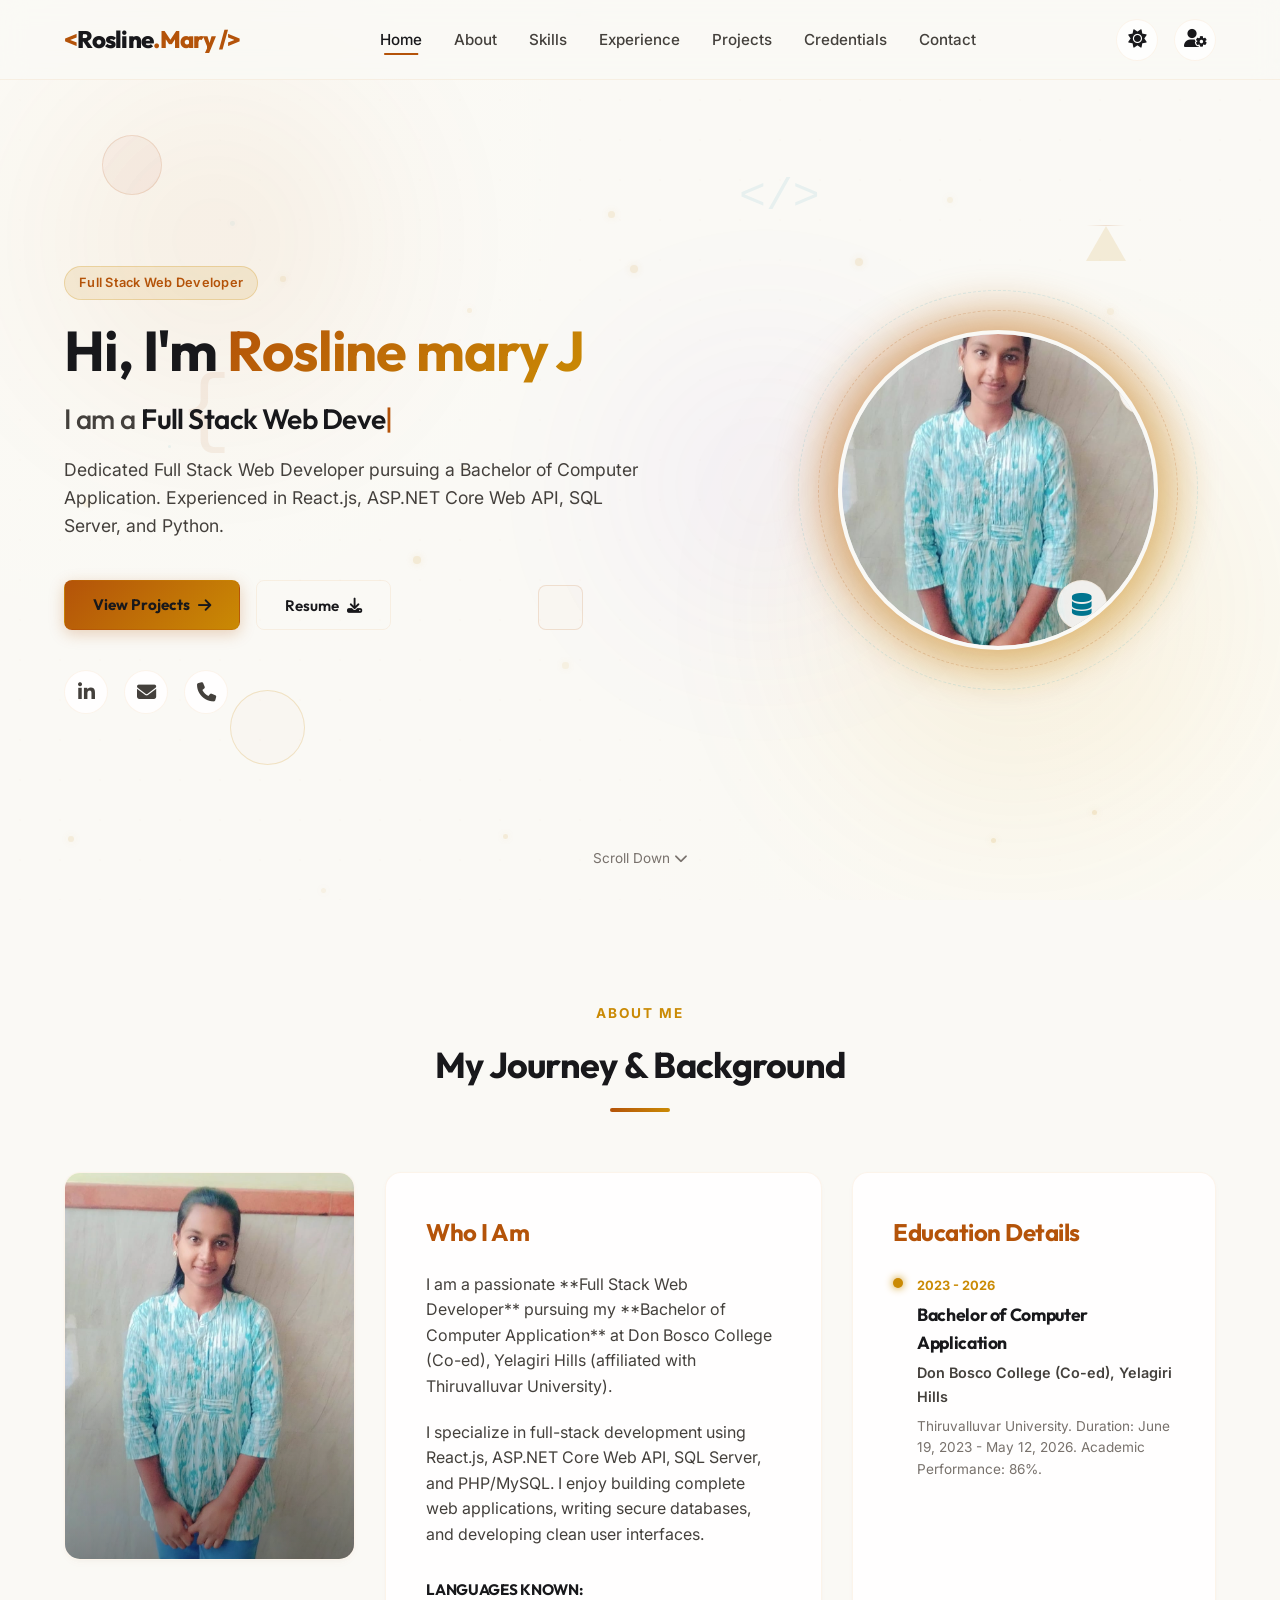
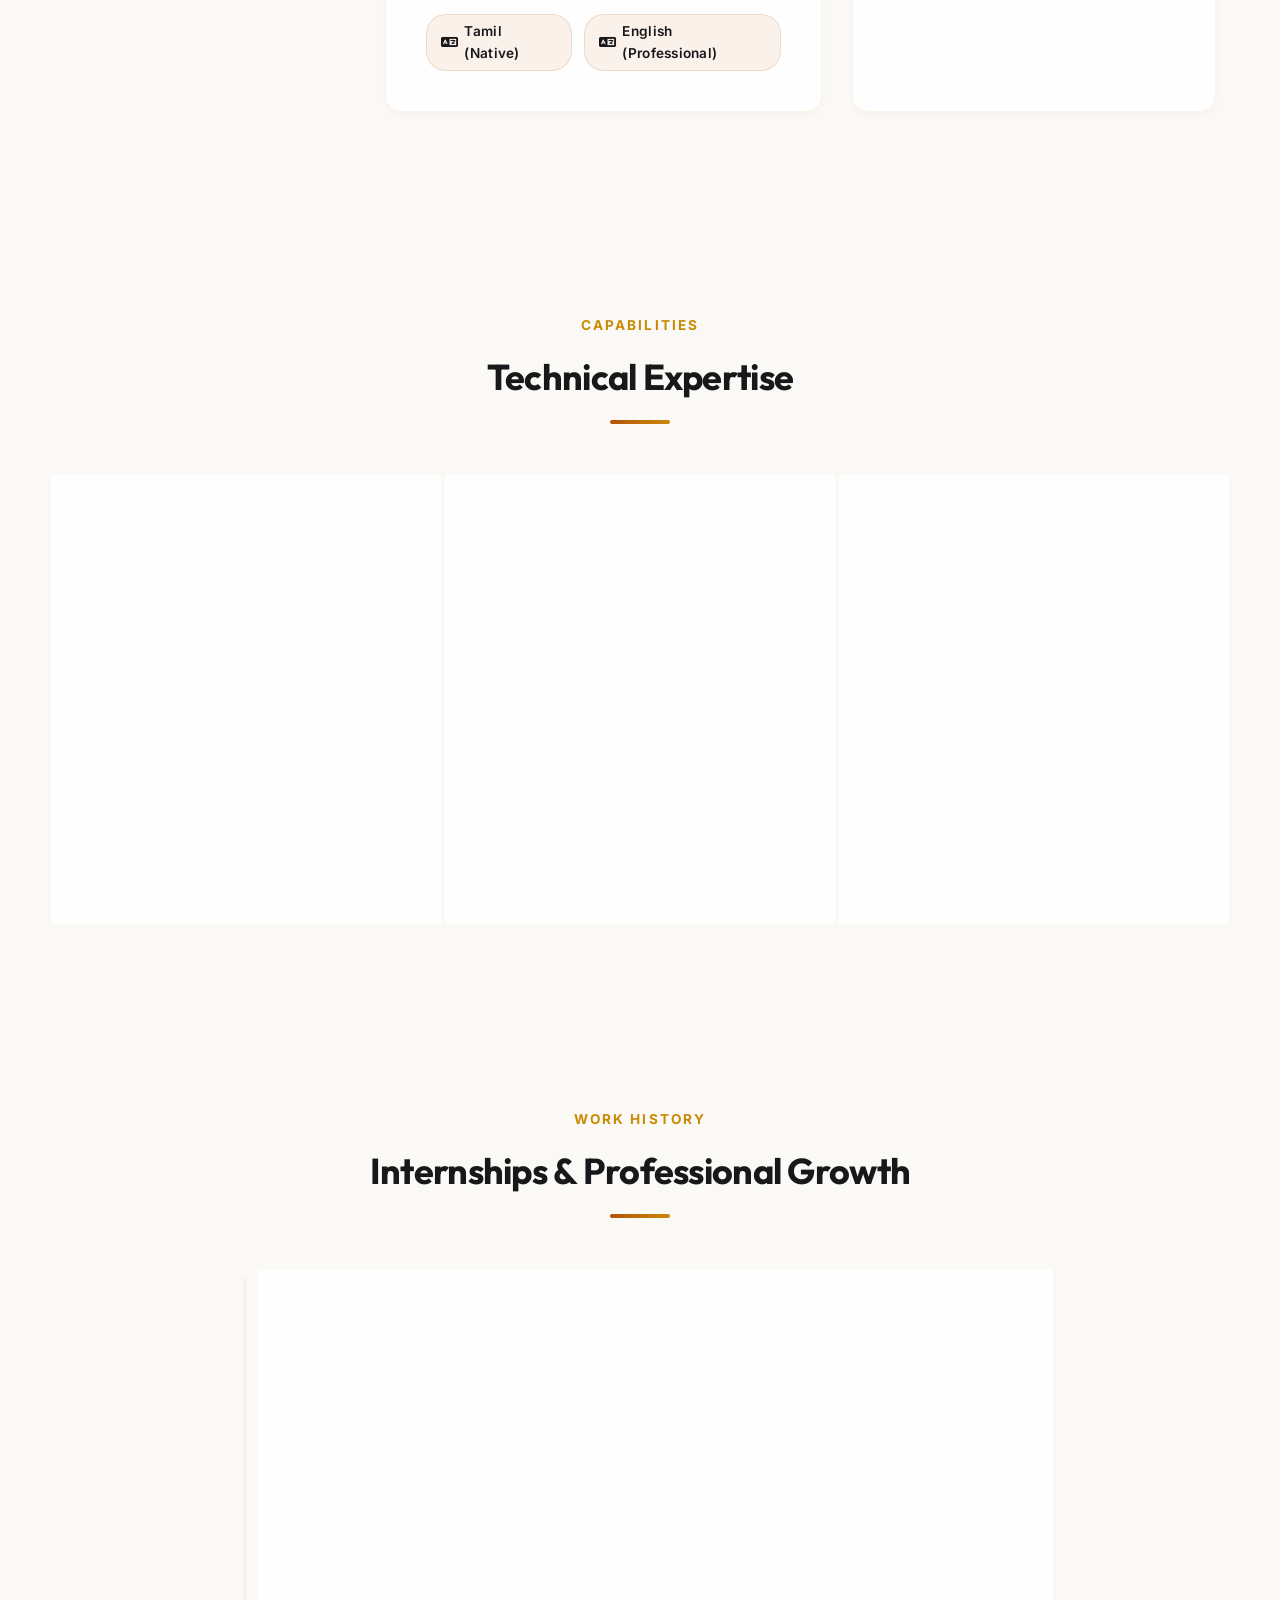
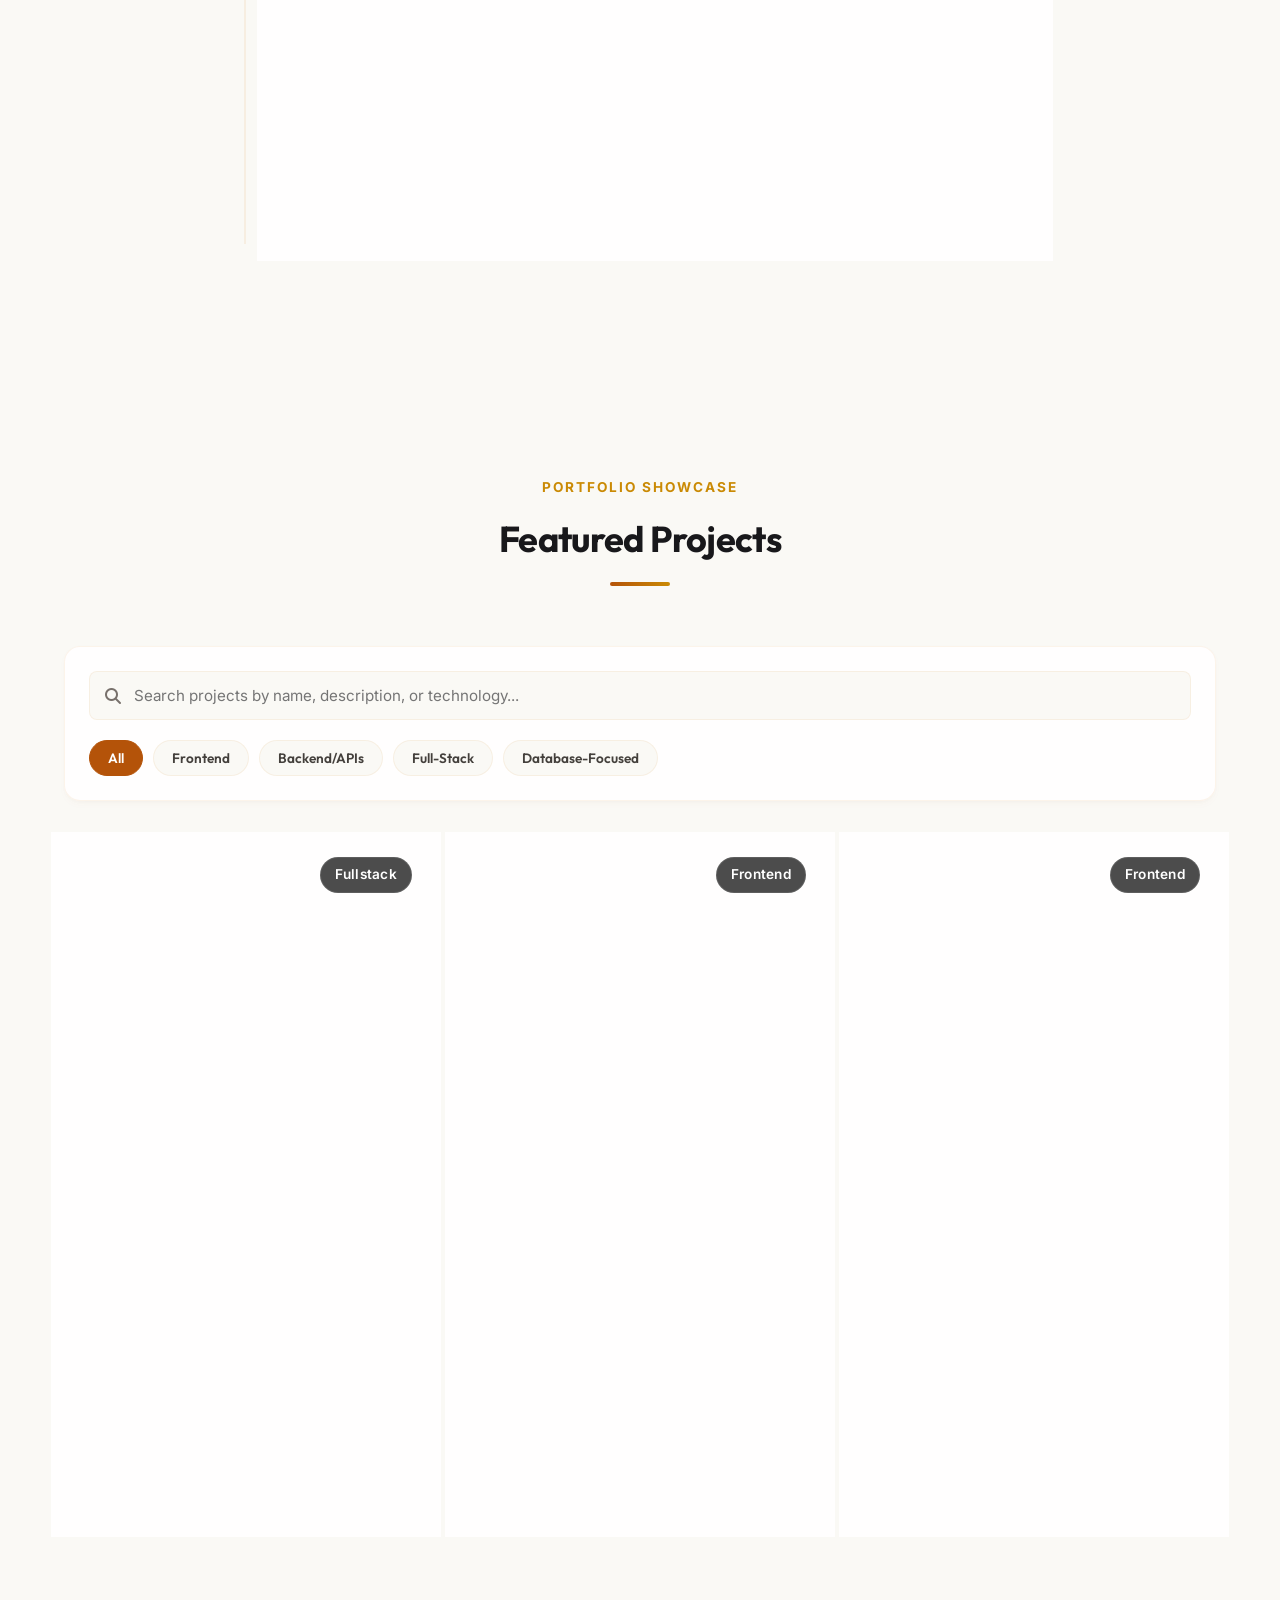
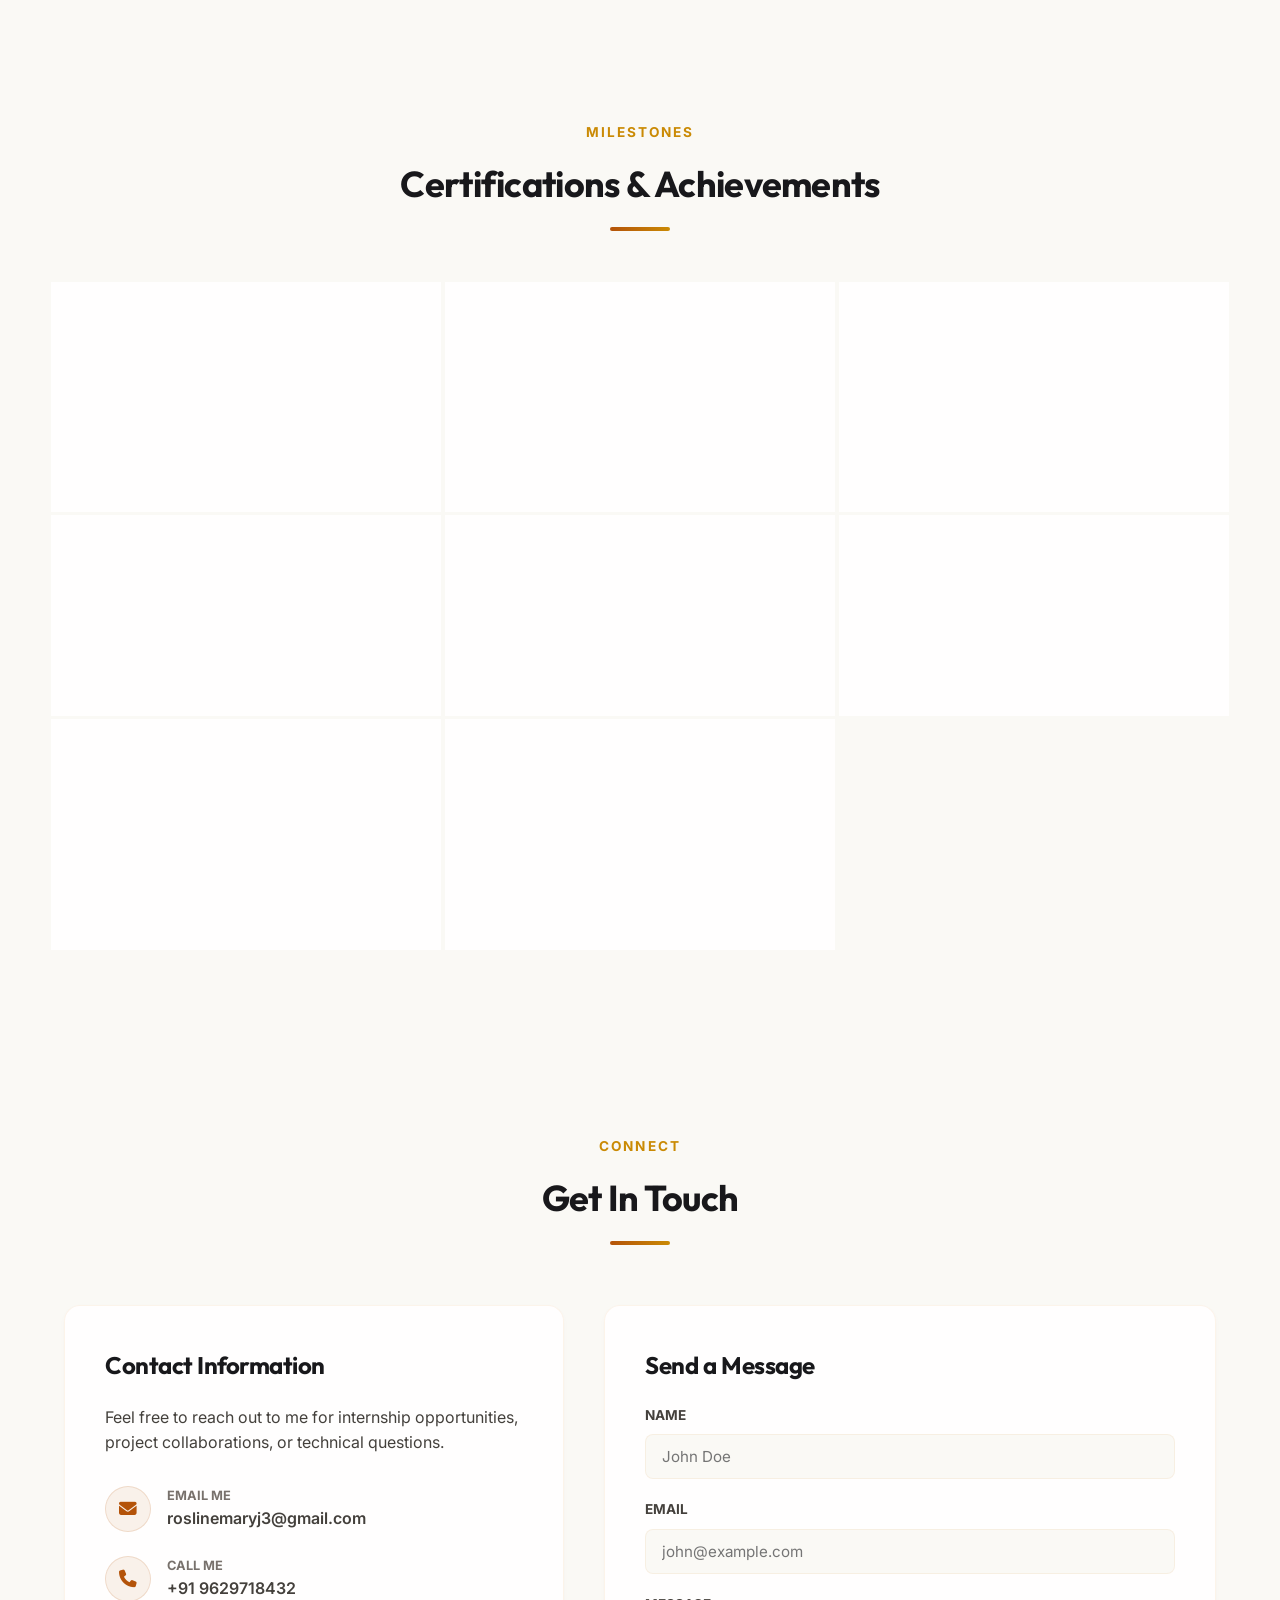
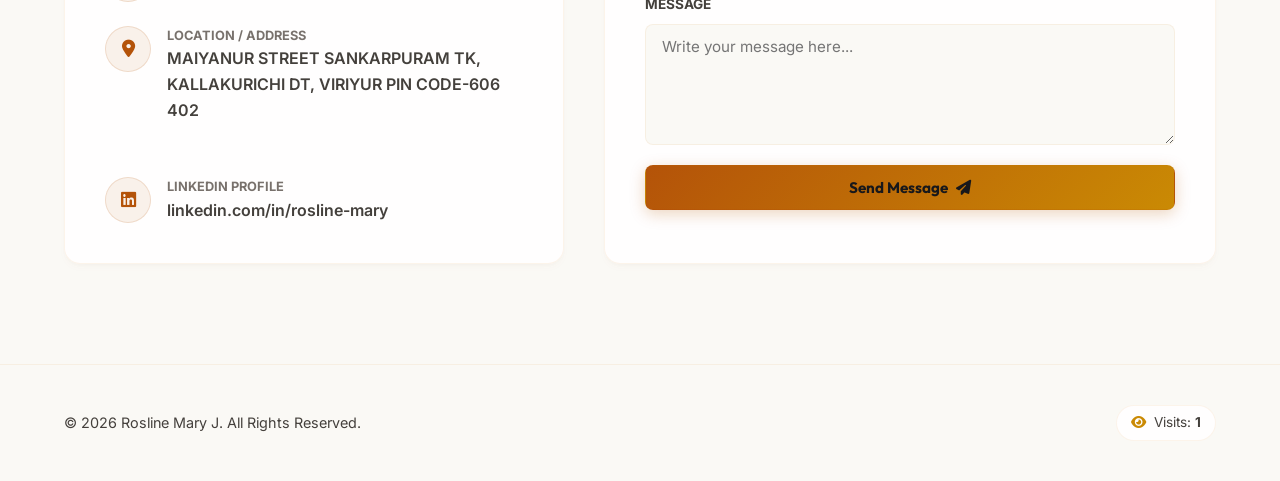
==== commit e21c7e73: "Update portfolio" ====
--- a/index.html
+++ b/index.html
@@ -1,26 +1,36 @@
 <!DOCTYPE html>
-<html lang="en" data-theme="dark">
+<html lang="en" data-theme="light">
+
 <head>
     <meta charset="UTF-8">
     <meta name="viewport" content="width=device-width, initial-scale=1.0">
-    <title>Rosline Mary J | Portfolio & Developer Profile</title>
+    <title>Rosline mary J | Full Stack Web Developer</title>
     <!-- Meta SEO -->
-    <meta name="description" content="Portfolio of Rosline Mary J, a passionate BCA student and Developer specializing in Python, MySQL, React.js, and Full-Stack development.">
-    <meta name="keywords" content="Rosline Mary J, Portfolio, Developer, Python, MySQL, Full-Stack, React, ASP.NET Core, BCA, Don Bosco College">
-    <meta name="author" content="Rosline Mary J">
-    
+    <meta name="description"
+        content="Portfolio of Rosline mary J, a Full Stack Web Developer specializing in React.js, ASP.NET Core Web API, SQL Server, Python, and MySQL.">
+    <meta name="keywords"
+        content="Rosline mary J, Portfolio, Developer, Python, MySQL, Full-Stack, React, ASP.NET Core, BCA, Don Bosco College, Vercel, Kiro">
+    <meta name="author" content="Rosline mary J">
+
     <!-- Google Fonts -->
     <link rel="preconnect" href="https://fonts.googleapis.com">
     <link rel="preconnect" href="https://fonts.gstatic.com" crossorigin>
-    <link href="https://fonts.googleapis.com/css2?family=Inter:wght@300;400;500;600;700&family=Outfit:wght@400;500;600;700;800&display=swap" rel="stylesheet">
-    
+    <link
+        href="https://fonts.googleapis.com/css2?family=Inter:wght@300;400;500;600;700&family=Outfit:wght@400;500;600;700;800&display=swap"
+        rel="stylesheet">
+
     <!-- FontAwesome Icons -->
     <link rel="stylesheet" href="https://cdnjs.cloudflare.com/ajax/libs/font-awesome/6.4.0/css/all.min.css">
-    
+
     <!-- Custom CSS -->
     <link rel="stylesheet" href="styles.css">
 </head>
+
 <body>
+    <!-- Interactive background graphics -->
+    <div id="cursor-glow" class="cursor-glow"></div>
+    <div id="bg-particles" class="bg-particles"></div>
+
     <!-- Scroll Progress Bar -->
     <div id="scroll-progress"></div>
 
@@ -30,7 +40,7 @@
             <a href="#" class="logo">
                 <span class="logo-accent">&lt;</span>Rosline<span class="logo-accent">.Mary /&gt;</span>
             </a>
-            
+
             <nav class="nav-menu" id="nav-menu">
                 <ul class="nav-list">
                     <li><a href="#home" class="nav-link active">Home</a></li>
@@ -49,7 +59,7 @@
                     <i class="fa-solid fa-moon moon-icon"></i>
                     <i class="fa-solid fa-sun sun-icon"></i>
                 </button>
-                
+
                 <!-- Admin Dashboard Quick Link -->
                 <a href="admin.html" class="admin-link-btn" title="Admin Dashboard">
                     <i class="fa-solid fa-user-gear"></i>
@@ -68,24 +78,36 @@
     <!-- Main Content -->
     <main>
         <!-- Hero Section -->
-        <section id="home" class="hero-section">
+        <section id="home" class="hero-section fade-in-section">
             <div class="hero-bg-shapes">
                 <div class="shape shape-1"></div>
                 <div class="shape shape-2"></div>
                 <div class="shape shape-3"></div>
             </div>
-            
+
+            <!-- 3D Floating Geometric Background Elements -->
+            <div class="floating-geometrics">
+                <div class="geo-shape geo-circle-1 parallax-shape" data-speed="1.5"></div>
+                <div class="geo-shape geo-square-1 parallax-shape" data-speed="-1"></div>
+                <div class="geo-shape geo-triangle-1 parallax-shape" data-speed="2"></div>
+                <div class="geo-shape geo-circle-2 parallax-shape" data-speed="-2"></div>
+                <div class="geo-shape wireframe-bracket-left parallax-shape" data-speed="0.8">&#123;</div>
+                <div class="geo-shape wireframe-bracket-right parallax-shape" data-speed="-0.8">&#125;</div>
+                <div class="geo-shape wireframe-slash parallax-shape" data-speed="1.2">&lt;/&gt;</div>
+            </div>
+
             <div class="container hero-container">
                 <div class="hero-content">
-                    <div class="badge hero-badge">Open for Internships & Placement</div>
+                    <div class="badge hero-badge">Full Stack Web Developer</div>
                     <h1 class="hero-title">
-                        Hi, I'm <span class="name-gradient">Rosline Mary J</span>
+                        Hi, I'm <span class="name-gradient">Rosline mary J</span>
                     </h1>
                     <h2 class="hero-subtitle">
                         I am a <span id="typing-text"></span><span class="cursor">|</span>
                     </h2>
                     <p class="hero-description">
-                        Dedicated Bachelor of Computer Applications (BCA) student. Driven by a passion for Python programming, database systems (MySQL & SQL Server), and modern web architectures.
+                        Dedicated Full Stack Web Developer pursuing a Bachelor of Computer Application. Experienced in
+                        React.js, ASP.NET Core Web API, SQL Server, and Python.
                     </p>
                     <div class="hero-ctas">
                         <a href="#projects" class="btn btn-primary">
@@ -98,7 +120,8 @@
                         </button>
                     </div>
                     <div class="social-links">
-                        <a href="https://linkedin.com/in/rosline-mary" target="_blank" rel="noopener" class="social-icon" aria-label="LinkedIn">
+                        <a href="https://linkedin.com/in/rosline-mary" target="_blank" rel="noopener"
+                            class="social-icon" aria-label="LinkedIn">
                             <i class="fa-brands fa-linkedin-in"></i>
                         </a>
                         <a href="mailto:roslinemaryj3@gmail.com" class="social-icon" aria-label="Email">
@@ -109,23 +132,28 @@
                         </a>
                     </div>
                 </div>
-                
+
                 <div class="hero-image-container">
                     <div class="hero-image-wrapper">
                         <!-- Abstract Developer Illustration/Logo -->
                         <div class="dev-avatar-graphic">
                             <div class="avatar-glow"></div>
+                            <div class="avatar-orbit-ring ring-1"></div>
+                            <div class="avatar-orbit-ring ring-2"></div>
                             <div class="avatar-circle">
-                                <i class="fa-solid fa-code avatar-icon"></i>
-                                <div class="floating-tech html-tech"><i class="fa-brands fa-html5"></i></div>
-                                <div class="floating-tech py-tech"><i class="fa-brands fa-python"></i></div>
-                                <div class="floating-tech db-tech"><i class="fa-solid fa-database"></i></div>
+                                <img src="rosi-image.jpeg" alt="Rosline Mary J" class="avatar-img">
+                                <div class="floating-tech html-tech parallax-shape" data-speed="1.2"><i
+                                        class="fa-brands fa-html5"></i></div>
+                                <div class="floating-tech py-tech parallax-shape" data-speed="-1.5"><i
+                                        class="fa-brands fa-python"></i></div>
+                                <div class="floating-tech db-tech parallax-shape" data-speed="2"><i
+                                        class="fa-solid fa-database"></i></div>
                             </div>
                         </div>
                     </div>
                 </div>
             </div>
-            
+
             <div class="scroll-indicator">
                 <a href="#about" aria-label="Scroll down">
                     <span>Scroll Down</span>
@@ -135,7 +163,7 @@
         </section>
 
         <!-- About Section -->
-        <section id="about" class="about-section section-padding">
+        <section id="about" class="about-section section-padding fade-in-section">
             <div class="container">
                 <div class="section-header text-center">
                     <span class="section-tag">About Me</span>
@@ -144,20 +172,32 @@
                 </div>
 
                 <div class="about-grid">
+                    <div class="about-image-card glass-card">
+                        <div class="about-image-wrapper">
+                            <img src="rosi-image.jpeg" alt="Rosline Mary J" class="about-img-full">
+                            <div class="about-image-glow"></div>
+                        </div>
+                    </div>
                     <div class="about-info-card glass-card">
                         <h3 class="about-subtitle">Who I Am</h3>
                         <p>
-                            I am currently pursuing my <strong>Bachelor of Computer Applications (BCA)</strong> at the School of Computing, Don Bosco College (Co-ed), Yelagiri Hills (affiliated with Thiruvalluvar University). 
+                            I am a passionate **Full Stack Web Developer** pursuing my **Bachelor of Computer
+                            Application** at Don Bosco College (Co-ed), Yelagiri Hills (affiliated with Thiruvalluvar
+                            University).
                         </p>
                         <p>
-                            With a strong academic foundation and hands-on experience in full-stack technologies (React, ASP.NET Core Web API, SQL Server) and PHP/MySQL applications, I enjoy bridging the gap between clean database designs and highly functional user interfaces.
+                            I specialize in full-stack development using React.js, ASP.NET Core Web API, SQL Server, and
+                            PHP/MySQL. I enjoy building complete web applications, writing secure databases, and
+                            developing clean user interfaces.
                         </p>
-                        
+
                         <div class="languages-box">
                             <h4 class="small-title">Languages Known:</h4>
                             <div class="lang-tags">
-                                <span class="badge lang-badge"><i class="fa-solid fa-language"></i> Tamil (Native)</span>
-                                <span class="badge lang-badge"><i class="fa-solid fa-language"></i> English (Professional)</span>
+                                <span class="badge lang-badge"><i class="fa-solid fa-language"></i> Tamil
+                                    (Native)</span>
+                                <span class="badge lang-badge"><i class="fa-solid fa-language"></i> English
+                                    (Professional)</span>
                             </div>
                         </div>
                     </div>
@@ -169,18 +209,10 @@
                                 <div class="t-bullet"></div>
                                 <div class="t-content">
                                     <span class="t-date">2023 - 2026</span>
-                                    <h4 class="t-title">Bachelor of Computer Applications (BCA)</h4>
+                                    <h4 class="t-title">Bachelor of Computer Application</h4>
                                     <p class="t-subtitle">Don Bosco College (Co-ed), Yelagiri Hills</p>
-                                    <p class="t-desc">Affiliated with Thiruvalluvar University. Building solid foundations in Software Engineering, Databases, and Algorithm structures.</p>
-                                </div>
-                            </div>
-                            <div class="timeline-compact-item">
-                                <div class="t-bullet"></div>
-                                <div class="t-content">
-                                    <span class="t-date">2016 - 2023</span>
-                                    <h4 class="t-title">Secondary & Higher Secondary Education</h4>
-                                    <p class="t-subtitle">Adaikala Annai Hr. Sec. School, Viriyur</p>
-                                    <p class="t-desc">Focused on Computer Science, Mathematics, and general sciences.</p>
+                                    <p class="t-desc">Thiruvalluvar University. Duration: June 19, 2023 - May 12, 2026.
+                                        Academic Performance: 86%.</p>
                                 </div>
                             </div>
                         </div>
@@ -190,7 +222,7 @@
         </section>
 
         <!-- Skills Section -->
-        <section id="skills" class="skills-section section-padding">
+        <section id="skills" class="skills-section section-padding fade-in-section">
             <div class="container">
                 <div class="section-header text-center">
                     <span class="section-tag">Capabilities</span>
@@ -199,90 +231,98 @@
                 </div>
 
                 <div class="skills-grid">
-                    <!-- Languages & Frameworks -->
+                    <!-- Languages & Core Concepts -->
                     <div class="skills-card glass-card">
                         <div class="card-icon"><i class="fa-solid fa-code"></i></div>
-                        <h3>Languages & Frameworks</h3>
+                        <h3>Languages & Core Concepts</h3>
                         <ul class="skills-list">
                             <li>
                                 <div class="skill-name">Python</div>
-                                <div class="skill-progress-bar"><div class="skill-progress" style="width: 85%"></div></div>
+                                <div class="skill-progress-bar">
+                                    <div class="skill-progress" style="width: 85%"></div>
+                                </div>
                             </li>
                             <li>
                                 <div class="skill-name">HTML & CSS</div>
-                                <div class="skill-progress-bar"><div class="skill-progress" style="width: 90%"></div></div>
-                            </li>
-                            <li>
-                                <div class="skill-name">JavaScript</div>
-                                <div class="skill-progress-bar"><div class="skill-progress" style="width: 75%"></div></div>
-                            </li>
-                            <li>
-                                <div class="skill-name">React.js</div>
-                                <div class="skill-progress-bar"><div class="skill-progress" style="width: 70%"></div></div>
-                            </li>
-                            <li>
-                                <div class="skill-name">ASP.NET Core (C#)</div>
-                                <div class="skill-progress-bar"><div class="skill-progress" style="width: 65%"></div></div>
-                            </li>
-                            <li>
-                                <div class="skill-name">PHP</div>
-                                <div class="skill-progress-bar"><div class="skill-progress" style="width: 75%"></div></div>
+                                <div class="skill-progress-bar">
+                                    <div class="skill-progress" style="width: 90%"></div>
+                                </div>
+                            </li>
+                            <li>
+                                <div class="skill-name">Cloud Computing</div>
+                                <div class="skill-progress-bar">
+                                    <div class="skill-progress" style="width: 80%"></div>
+                                </div>
+                            </li>
+                            <li>
+                                <div class="skill-name">Artificial Intelligence (Basics)</div>
+                                <div class="skill-progress-bar">
+                                    <div class="skill-progress" style="width: 75%"></div>
+                                </div>
                             </li>
                         </ul>
                     </div>
 
-                    <!-- Databases & Concepts -->
+                    <!-- Databases & Frameworks -->
                     <div class="skills-card glass-card">
                         <div class="card-icon"><i class="fa-solid fa-database"></i></div>
-                        <h3>Databases & Architecture</h3>
+                        <h3>Databases & Frameworks</h3>
                         <ul class="skills-list">
                             <li>
                                 <div class="skill-name">MySQL</div>
-                                <div class="skill-progress-bar"><div class="skill-progress" style="width: 85%"></div></div>
+                                <div class="skill-progress-bar">
+                                    <div class="skill-progress" style="width: 85%"></div>
+                                </div>
                             </li>
                             <li>
                                 <div class="skill-name">SQL Server</div>
-                                <div class="skill-progress-bar"><div class="skill-progress" style="width: 80%"></div></div>
+                                <div class="skill-progress-bar">
+                                    <div class="skill-progress" style="width: 80%"></div>
+                                </div>
                             </li>
                             <li>
                                 <div class="skill-name">Entity Framework</div>
-                                <div class="skill-progress-bar"><div class="skill-progress" style="width: 75%"></div></div>
-                            </li>
-                            <li>
-                                <div class="skill-name">Cloud Computing</div>
-                                <div class="skill-progress-bar"><div class="skill-progress" style="width: 60%"></div></div>
-                            </li>
-                            <li>
-                                <div class="skill-name">AI Basics</div>
-                                <div class="skill-progress-bar"><div class="skill-progress" style="width: 65%"></div></div>
+                                <div class="skill-progress-bar">
+                                    <div class="skill-progress" style="width: 75%"></div>
+                                </div>
+                            </li>
+                            <li>
+                                <div class="skill-name">React.js & ASP.NET Core</div>
+                                <div class="skill-progress-bar">
+                                    <div class="skill-progress" style="width: 80%"></div>
+                                </div>
                             </li>
                         </ul>
                     </div>
 
-                    <!-- Tools & Workflow -->
+                    <!-- Tools & Platforms -->
                     <div class="skills-card glass-card">
                         <div class="card-icon"><i class="fa-solid fa-screwdriver-wrench"></i></div>
-                        <h3>Tools & Software Lifecycle</h3>
+                        <h3>Tools & Platforms</h3>
                         <ul class="skills-list">
                             <li>
-                                <div class="skill-name">Git & GitHub (Version Control)</div>
-                                <div class="skill-progress-bar"><div class="skill-progress" style="width: 80%"></div></div>
+                                <div class="skill-name">Visual Studio Code (VS Code)</div>
+                                <div class="skill-progress-bar">
+                                    <div class="skill-progress" style="width: 90%"></div>
+                                </div>
+                            </li>
+                            <li>
+                                <div class="skill-name">GitHub (Version Control)</div>
+                                <div class="skill-progress-bar">
+                                    <div class="skill-progress" style="width: 85%"></div>
+                                </div>
+                            </li>
+                            <li>
+                                <div class="skill-name">Kiro & Vercel</div>
+                                <div class="skill-progress-bar">
+                                    <div class="skill-progress" style="width: 80%"></div>
+                                </div>
                             </li>
                             <li>
                                 <div class="skill-name">Postman (API Testing)</div>
-                                <div class="skill-progress-bar"><div class="skill-progress" style="width: 85%"></div></div>
-                            </li>
-                            <li>
-                                <div class="skill-name">SDLC Principles</div>
-                                <div class="skill-progress-bar"><div class="skill-progress" style="width: 75%"></div></div>
-                            </li>
-                            <li>
-                                <div class="skill-name">Debugging & Problem Solving</div>
-                                <div class="skill-progress-bar"><div class="skill-progress" style="width: 80%"></div></div>
-                            </li>
-                            <li>
-                                <div class="skill-name">Team Collaboration</div>
-                                <div class="skill-progress-bar"><div class="skill-progress" style="width: 85%"></div></div>
+                                <div class="skill-progress-bar">
+                                    <div class="skill-progress" style="width: 85%"></div>
+                                </div>
                             </li>
                         </ul>
                     </div>
@@ -291,7 +331,7 @@
         </section>
 
         <!-- Experience Section -->
-        <section id="experience" class="experience-section section-padding">
+        <section id="experience" class="experience-section section-padding fade-in-section">
             <div class="container">
                 <div class="section-header text-center">
                     <span class="section-tag">Work History</span>
@@ -306,18 +346,23 @@
                         </div>
                         <div class="timeline-content">
                             <span class="timeline-duration">12/05/2025 – 30/05/2025</span>
-                            <h3 class="role-title">Full Stack Web Development Intern</h3>
-                            <h4 class="company-name">Jagan Digitech, Sankarpuram</h4>
+                            <h3 class="role-title">Student | Full Stack Web Developer</h3>
+                            <h4 class="company-name">Sankarpuram, Kallakurichi</h4>
                             <p class="experience-summary">
-                                Completed an intensive full-stack internship focusing on web development, database integration, and modern API principles.
+                                Worked on Full Stack Web Development using React.js, ASP.NET Core Web API, and SQL
+                                Server.
                             </p>
                             <ul class="experience-points">
-                                <li>Developed a comprehensive web application with React.js frontend, ASP.NET Core Web API backend, and SQL Server database.</li>
-                                <li>Implemented secure, high-performance CRUD operations for efficient data management and system functionality.</li>
-                                <li>Utilized Entity Framework Core for object-relational mapping and database access operations.</li>
-                                <li>Conducted API endpoint performance and functionality checks using Postman.</li>
-                                <li>Used GitHub for source code tracking and version control workflows in a collaborative developer environment.</li>
-                                <li>Acquired real-world experience in the Software Development Life Cycle (SDLC), code refinement, and technical troubleshooting.</li>
+                                <li>Developed a web application with frontend, backend, and database integration.</li>
+                                <li>Implemented CRUD operations for efficient data management and system functionality.
+                                </li>
+                                <li>Used Entity Framework for database connectivity and handling database operations.
+                                </li>
+                                <li>Tested APIs using Postman to ensure proper functionality and performance.</li>
+                                <li>Managed source code and version control using GitHub.</li>
+                                <li>Gained practical knowledge of the Software Development Life Cycle (SDLC).</li>
+                                <li>Improved skills in debugging, testing, problem-solving, and teamwork.</li>
+                                <li>Learned secure data handling and backend API integration techniques.</li>
                             </ul>
                             <div class="timeline-tech-tags">
                                 <span class="badge tech-badge">React.js</span>
@@ -335,7 +380,7 @@
         </section>
 
         <!-- Projects Section -->
-        <section id="projects" class="projects-section section-padding">
+        <section id="projects" class="projects-section section-padding fade-in-section">
             <div class="container">
                 <div class="section-header text-center">
                     <span class="section-tag">Portfolio Showcase</span>
@@ -347,7 +392,8 @@
                 <div class="filter-panel glass-card">
                     <div class="search-box">
                         <i class="fa-solid fa-magnifying-glass search-icon"></i>
-                        <input type="text" id="project-search" placeholder="Search projects by name, description, or technology...">
+                        <input type="text" id="project-search"
+                            placeholder="Search projects by name, description, or technology...">
                     </div>
                     <div class="filter-buttons">
                         <button class="filter-btn active" data-filter="all">All</button>
@@ -366,7 +412,7 @@
         </section>
 
         <!-- Certifications & Achievements Section -->
-        <section id="certifications" class="credentials-section section-padding">
+        <section id="certifications" class="credentials-section section-padding fade-in-section">
             <div class="container">
                 <div class="section-header text-center">
                     <span class="section-tag">Milestones</span>
@@ -382,7 +428,7 @@
         </section>
 
         <!-- Contact Section -->
-        <section id="contact" class="contact-section section-padding">
+        <section id="contact" class="contact-section section-padding fade-in-section">
             <div class="container">
                 <div class="section-header text-center">
                     <span class="section-tag">Connect</span>
@@ -393,8 +439,9 @@
                 <div class="contact-grid">
                     <div class="contact-info-card glass-card">
                         <h3>Contact Information</h3>
-                        <p>Feel free to reach out to me for internship opportunities, project collaborations, or technical questions.</p>
-                        
+                        <p>Feel free to reach out to me for internship opportunities, project collaborations, or
+                            technical questions.</p>
+
                         <div class="info-items">
                             <div class="info-item">
                                 <div class="info-icon"><i class="fa-solid fa-envelope"></i></div>
@@ -403,7 +450,7 @@
                                     <a href="mailto:roslinemaryj3@gmail.com">roslinemaryj3@gmail.com</a>
                                 </div>
                             </div>
-                            
+
                             <div class="info-item">
                                 <div class="info-icon"><i class="fa-solid fa-phone"></i></div>
                                 <div class="info-text">
@@ -411,20 +458,21 @@
                                     <a href="tel:+919629718432">+91 9629718432</a>
                                 </div>
                             </div>
-                            
+
                             <div class="info-item">
                                 <div class="info-icon"><i class="fa-solid fa-location-dot"></i></div>
                                 <div class="info-text">
-                                    <span>Location</span>
-                                    <p>Kallakurichi, Tamil Nadu, India</p>
-                                </div>
-                            </div>
-                            
+                                    <span>Location / Address</span>
+                                    <p>MAIYANUR STREET SANKARPURAM TK, KALLAKURICHI DT, VIRIYUR PIN CODE-606 402</p>
+                                </div>
+                            </div>
+
                             <div class="info-item">
                                 <div class="info-icon"><i class="fa-brands fa-linkedin"></i></div>
                                 <div class="info-text">
                                     <span>LinkedIn Profile</span>
-                                    <a href="https://linkedin.com/in/rosline-mary" target="_blank" rel="noopener">linkedin.com/in/rosline-mary</a>
+                                    <a href="https://linkedin.com/in/rosline-mary" target="_blank"
+                                        rel="noopener">linkedin.com/in/rosline-mary</a>
                                 </div>
                             </div>
                         </div>
@@ -437,17 +485,18 @@
                                 <label for="form-name">Name</label>
                                 <input type="text" id="form-name" required placeholder="John Doe">
                             </div>
-                            
+
                             <div class="form-group">
                                 <label for="form-email">Email</label>
                                 <input type="email" id="form-email" required placeholder="john@example.com">
                             </div>
-                            
+
                             <div class="form-group">
                                 <label for="form-message">Message</label>
-                                <textarea id="form-message" rows="5" required placeholder="Write your message here..."></textarea>
-                            </div>
-                            
+                                <textarea id="form-message" rows="5" required
+                                    placeholder="Write your message here..."></textarea>
+                            </div>
+
                             <button type="submit" class="btn btn-primary w-100">
                                 <span>Send Message</span>
                                 <i class="fa-solid fa-paper-plane"></i>
@@ -463,61 +512,54 @@
     <!-- Printable Resume View (Hidden on screen, customized layout for printing) -->
     <div id="printable-resume" class="print-only">
         <div class="print-header">
-            <h1 class="print-name">ROSLINE MARY J</h1>
-            <p class="print-subtitle">BCA Graduate | Full Stack & Python Developer</p>
+            <h1 class="print-name">Rosline mary J</h1>
+            <p class="print-subtitle">Full Stack Web Developer</p>
             <div class="print-contact-info">
-                <span><i class="fa-solid fa-phone"></i> +91 9629718432</span> | 
-                <span><i class="fa-solid fa-envelope"></i> roslinemaryj3@gmail.com</span> | 
-                <span><i class="fa-solid fa-location-dot"></i> Kallakurichi, Tamil Nadu</span>
+                <span><i class="fa-solid fa-phone"></i> +91 9629718432</span> |
+                <span><i class="fa-solid fa-envelope"></i> roslinemaryj3@gmail.com</span> |
+                <span><i class="fa-solid fa-location-dot"></i> MAIYANUR STREET SANKARPURAM TK KALLAKURICHI DT VIRIYUR
+                    PIN CODE-606 402</span>
             </div>
             <div class="print-links">
-                <span><i class="fa-brands fa-linkedin"></i> linkedin.com/in/rosline-mary</span>
-            </div>
-        </div>
-        
+                <span><i class="fa-brands fa-linkedin"></i> linkedin.com/in/rosline-mary</span> |
+                <span><i class="fa-brands fa-github"></i> github.com/rosline-mary</span>
+            </div>
+        </div>
+
         <div class="print-section">
-            <h2 class="print-section-title">Professional Summary</h2>
-            <p>A dedicated and detail-oriented Bachelor of Computer Applications (BCA) student. Passionate about using Python and MySQL to build efficient applications and manage data effectively. Proven ability to manage complex web-based systems and business processes with a focus on efficiency and data integrity.</p>
-        </div>
-        
+            <h2 class="print-section-title">Education</h2>
+            <div class="print-education-item">
+                <div class="print-edu-header">
+                    <strong>Bachelor of Computer Application</strong>
+                    <span>2023 - 2026</span>
+                </div>
+                <div class="print-school">Don Bosco College (Co-ed), Yelagiri Hills</div>
+                <p class="print-board">Thiruvalluvar University | June 19, 2023 - May 12, 2026 | Percentage: 86%</p>
+            </div>
+        </div>
+
         <div class="print-section">
             <h2 class="print-section-title">Internship Experience</h2>
             <div class="print-experience-item">
                 <div class="print-exp-header">
-                    <strong>Full Stack Web Development Intern</strong>
+                    <strong>Student | Full Stack Web Developer</strong>
                     <span>12/05/2025 – 30/05/2025</span>
                 </div>
-                <div class="print-company">Jagan Digitech, Sankarpuram</div>
+                <div class="print-company">Sankarpuram, Kallakurichi (Internship Program - Jagan Digitech)</div>
                 <ul class="print-bullets">
-                    <li>Developed web applications with React.js, ASP.NET Core Web API, and SQL Server database.</li>
-                    <li>Implemented CRUD operations for data management and system functionality.</li>
+                    <li>Worked on Full Stack Web Development using React.js, ASP.NET Core Web API, and SQL Server.</li>
+                    <li>Developed a web application with frontend, backend, and database integration.</li>
+                    <li>Implemented CRUD operations for efficient data management and system functionality.</li>
                     <li>Used Entity Framework for database connectivity and handling database operations.</li>
-                    <li>Tested APIs using Postman to ensure functionality and performance.</li>
+                    <li>Tested APIs using Postman to ensure proper functionality and performance.</li>
                     <li>Managed source code and version control using GitHub.</li>
-                    <li>Gained hands-on knowledge of the SDLC and improved debugging and teamwork skills.</li>
+                    <li>Gained practical knowledge of the Software Development Life Cycle (SDLC).</li>
+                    <li>Improved skills in debugging, testing, problem-solving, and teamwork.</li>
+                    <li>Learned secure data handling and backend API integration techniques.</li>
                 </ul>
             </div>
         </div>
-        
-        <div class="print-section">
-            <h2 class="print-section-title">Education</h2>
-            <div class="print-education-item">
-                <div class="print-edu-header">
-                    <strong>Bachelor of Computer Applications (BCA)</strong>
-                    <span>2023 - 2026</span>
-                </div>
-                <div class="print-school">School of Computing, Don Bosco College (Co-ed), Yelagiri Hills</div>
-                <p class="print-board">Thiruvalluvar University</p>
-            </div>
-            <div class="print-education-item">
-                <div class="print-edu-header">
-                    <strong>Secondary & Higher Secondary Education</strong>
-                    <span>2016 - 2023</span>
-                </div>
-                <div class="print-school">Adaikala Annai Hr.Sec School, Viriyur</div>
-            </div>
-        </div>
-        
+
         <div class="print-section">
             <h2 class="print-section-title">Projects</h2>
             <div class="print-project-item">
@@ -525,16 +567,57 @@
                     <strong>Marriage Hall Booking System</strong>
                     <span>Frontend: HTML, CSS, JS | Backend: PHP, MySQL</span>
                 </div>
-                <p>Developed a web-based booking system to search, verify, and reserve marriage halls online. Includes custom admin module for records management, booking checks, and database connectivity in MySQL.</p>
-            </div>
-        </div>
-        
+                <p>Developed a web-based Marriage Hall Booking System to enable online hall availability checking and
+                    reservation management. Designed an admin panel for managing halls, customers, and booking records
+                    efficiently. Integrated MySQL database for secure data storage and seamless backend connectivity.
+                    Enhanced skills in web development, backend integration, database management, and user-friendly
+                    application design.</p>
+            </div>
+            <div class="print-project-item">
+                <div class="print-proj-header">
+                    <strong>Don Bosco Skill Mission Allocation Management System</strong>
+                    <span>HTML, CSS, JavaScript</span>
+                </div>
+                <p>Built and deployed a web-based management system for Refectory Allocations and Mass Reading
+                    Schedules. Developed Admin Login, Dashboard, allocation management, and schedule publishing
+                    features. Created a responsive and user-friendly interface for administrators and users. Deployed
+                    the application using Vercel.</p>
+            </div>
+            <div class="print-project-item">
+                <div class="print-proj-header">
+                    <strong>Don Bosco Skill Mission (DBSM) Landing Page</strong>
+                    <span>React.js, HTML, CSS, JavaScript</span>
+                </div>
+                <p>Developed a responsive and interactive website for Don Bosco Skill Mission (DBSM) to showcase skill
+                    development programs, courses, campus facilities, and career opportunities. Designed modern course
+                    sections for EV (Electric Vehicle), GSA (Hospitality & Hotel Management), AWS (Cloud Computing), and
+                    DCOM (Data Center Operations). Implemented engaging animations, responsive layouts, interactive
+                    sections, and user-friendly navigation to provide an attractive digital experience. Enhanced skills
+                    in React.js, responsive web design, UI/UX development, component-based architecture, and modern
+                    frontend development.</p>
+            </div>
+        </div>
+
         <div class="print-section">
-            <h2 class="print-section-title">Skills & Technologies</h2>
-            <p><strong>Programming Languages:</strong> Python, HTML, CSS, JavaScript, PHP, SQL</p>
-            <p><strong>Databases:</strong> MySQL, SQL Server, Entity Framework Core</p>
-            <p><strong>Tools & Concepts:</strong> Git/GitHub, Postman API Testing, Cloud Computing, Artificial Intelligence Basics, SDLC</p>
-            <p><strong>Languages:</strong> Tamil (Native), English (Professional)</p>
+            <h2 class="print-section-title">Skills</h2>
+            <p><strong>Programming Languages:</strong> Python, HTML, CSS, Cloud Computing, Artificial Intelligence
+                (Basics)</p>
+            <p><strong>Tools / Platforms:</strong> Visual Studio Code (VS Code), GitHub, Kiro, Vercel</p>
+            <p><strong>Databases:</strong> MySQL</p>
+        </div>
+
+        <div class="print-section">
+            <h2 class="print-section-title">Certifications</h2>
+            <ul class="print-bullets">
+                <li>Crash Course: Linux For Absolute Beginners - KodeKloud.</li>
+                <li>Object Oriented Programming using Python - Infosys Springboard.</li>
+                <li>Game Development Workshop using Python.</li>
+                <li>Internship Program - Jagan Digitech.</li>
+                <li>OOPs Concepts in C++ - Great Learning Academy.</li>
+                <li>Digital Marketing Course - IBM SkillsBuild.</li>
+                <li>AWS Cloud Quest - AWS.</li>
+                <li>AWS Cloud practitioner Essentials - AWS.</li>
+            </ul>
         </div>
     </div>
 
@@ -553,4 +636,5 @@
     <!-- App Script -->
     <script src="app.js"></script>
 </body>
-</html>
+
+</html>
--- a/styles.css
+++ b/styles.css
@@ -1,4 +1,3 @@
-/* Custom CSS Variables & Typography Setup */
 :root {
     --font-heading: 'Outfit', 'Inter', sans-serif;
     --font-body: 'Inter', sans-serif;
@@ -13,51 +12,55 @@
     --container-max-width: 1200px;
     --nav-height: 80px;
 
-    /* Dark Mode Defaults */
-    --bg-color: #0b0f19;
-    --bg-grid: rgba(99, 102, 241, 0.03);
-    --card-bg: rgba(22, 28, 45, 0.6);
-    --card-border: rgba(255, 255, 255, 0.08);
-    --card-hover-border: rgba(99, 102, 241, 0.4);
+    /* Modern Light Yellow + Cream Theme (Default) */
+    --bg-color: #faf9f5;
+    --bg-grid: rgba(217, 119, 6, 0.015);
+    --card-bg: rgba(255, 255, 255, 0.85);
+    --card-border: rgba(217, 119, 6, 0.08);
+    --card-hover-border: rgba(217, 119, 6, 0.35);
     
-    --text-primary: #f3f4f6;
-    --text-secondary: #9ca3af;
-    --text-muted: #6b7280;
+    --text-primary: #18181b;
+    --text-secondary: #44403c;
+    --text-muted: #78716c;
     
-    --primary-accent: #6366f1;
-    --primary-accent-rgb: 99, 102, 241;
-    --secondary-accent: #06b6d4;
-    --secondary-accent-rgb: 6, 182, 212;
+    --primary-accent: #b45309; /* Deep golden amber for high contrast text/links */
+    --primary-accent-rgb: 180, 83, 9;
+    --secondary-accent: #ca8a04; /* Yellow-600 for icons/badges */
+    --secondary-accent-rgb: 202, 138, 4;
+    --secondary-accent-blue: #0891b2; /* 5% secondary accent blue */
+    --secondary-accent-blue-rgb: 8, 145, 178;
     
-    --accent-glow: rgba(99, 102, 241, 0.2);
-    --nav-bg: rgba(11, 15, 25, 0.8);
-    --shadow-sm: 0 4px 6px -1px rgba(0, 0, 0, 0.2);
-    --shadow-md: 0 10px 15px -3px rgba(0, 0, 0, 0.3);
-    --shadow-lg: 0 20px 25px -5px rgba(0, 0, 0, 0.4);
-}
-
-/* Light Theme overrides */
-[data-theme="light"] {
-    --bg-color: #f8fafc;
-    --bg-grid: rgba(79, 70, 229, 0.02);
-    --card-bg: rgba(255, 255, 255, 0.75);
-    --card-border: rgba(0, 0, 0, 0.08);
-    --card-hover-border: rgba(79, 70, 229, 0.3);
+    --accent-glow: rgba(202, 138, 4, 0.15);
+    --nav-bg: rgba(250, 249, 245, 0.85);
+    --shadow-sm: 0 4px 10px -2px rgba(180, 83, 9, 0.03), 0 2px 6px -1px rgba(0, 0, 0, 0.03);
+    --shadow-md: 0 10px 20px -5px rgba(180, 83, 9, 0.05), 0 4px 8px -2px rgba(0, 0, 0, 0.03);
+    --shadow-lg: 0 20px 30px -8px rgba(180, 83, 9, 0.08), 0 8px 16px -4px rgba(0, 0, 0, 0.04);
+}
+
+/* Dark Theme overrides */
+[data-theme="dark"] {
+    --bg-color: #0e0e11;
+    --bg-grid: rgba(251, 191, 36, 0.01);
+    --card-bg: rgba(22, 22, 26, 0.7);
+    --card-border: rgba(255, 255, 255, 0.05);
+    --card-hover-border: rgba(251, 191, 36, 0.35);
     
-    --text-primary: #0f172a;
-    --text-secondary: #475569;
-    --text-muted: #94a3b8;
+    --text-primary: #f4f4f5;
+    --text-secondary: #a1a1aa;
+    --text-muted: #717172;
     
-    --primary-accent: #4f46e5;
-    --primary-accent-rgb: 79, 70, 229;
-    --secondary-accent: #0891b2;
-    --secondary-accent-rgb: 8, 145, 178;
+    --primary-accent: #f59e0b; /* Amber-500 */
+    --primary-accent-rgb: 245, 158, 11;
+    --secondary-accent: #fbbf24; /* Amber-400 */
+    --secondary-accent-rgb: 251, 191, 36;
+    --secondary-accent-blue: #22d3ee; /* 5% secondary accent blue in dark mode */
+    --secondary-accent-blue-rgb: 34, 211, 238;
     
-    --accent-glow: rgba(79, 70, 229, 0.1);
-    --nav-bg: rgba(248, 250, 252, 0.85);
-    --shadow-sm: 0 4px 6px -1px rgba(0, 0, 0, 0.05);
-    --shadow-md: 0 10px 15px -3px rgba(0, 0, 0, 0.08);
-    --shadow-lg: 0 20px 25px -5px rgba(0, 0, 0, 0.1);
+    --accent-glow: rgba(245, 158, 11, 0.25);
+    --nav-bg: rgba(14, 14, 17, 0.85);
+    --shadow-sm: 0 4px 6px -1px rgba(0, 0, 0, 0.5);
+    --shadow-md: 0 10px 15px -3px rgba(0, 0, 0, 0.6);
+    --shadow-lg: 0 20px 25px -5px rgba(0, 0, 0, 0.7);
 }
 
 /* Reset and Global Styles */
@@ -76,10 +79,19 @@
     overflow-x: hidden;
     transition: background-color 0.4s ease, color 0.4s ease, border-color 0.4s ease, box-shadow 0.4s ease;
     background-image: 
-        radial-gradient(var(--bg-grid) 1px, transparent 0), 
-        radial-gradient(var(--bg-grid) 1.5px, transparent 0);
-    background-size: 40px 40px;
-    background-position: 0 0, 20px 20px;
+        radial-gradient(circle at 10% 20%, rgba(254, 252, 243, 0.4) 0%, transparent 40%),
+        radial-gradient(circle at 90% 80%, rgba(255, 251, 235, 0.4) 0%, transparent 40%),
+        radial-gradient(var(--bg-grid) 1px, transparent 0);
+    background-size: 100% 100%, 100% 100%, 40px 40px;
+    background-position: 0 0, 0 0, 0 0;
+    background-attachment: fixed;
+}
+
+[data-theme="dark"] body {
+    background-image: 
+        radial-gradient(circle at 10% 20%, rgba(20, 20, 25, 0.8) 0%, transparent 50%),
+        radial-gradient(circle at 90% 80%, rgba(15, 15, 20, 0.8) 0%, transparent 50%),
+        radial-gradient(var(--bg-grid) 1px, transparent 0);
 }
 
 .container {
@@ -151,18 +163,20 @@
 
 /* Glassmorphic Utilities */
 .glass-card {
+    transform-style: preserve-3d;
+    perspective: 1000px;
     background: var(--card-bg);
     border: 1px solid var(--card-border);
-    backdrop-filter: blur(16px) saturate(120%);
-    -webkit-backdrop-filter: blur(16px) saturate(120%);
+    backdrop-filter: blur(12px) saturate(110%);
+    -webkit-backdrop-filter: blur(12px) saturate(110%);
     border-radius: var(--border-radius-md);
-    box-shadow: var(--shadow-md);
+    box-shadow: var(--shadow-sm);
     transition: transform var(--transition-normal), border-color var(--transition-normal), box-shadow var(--transition-normal), background var(--transition-normal);
 }
 
 .glass-card:hover {
     border-color: var(--card-hover-border);
-    box-shadow: 0 12px 30px -10px var(--accent-glow);
+    box-shadow: 0 16px 36px -12px var(--accent-glow);
 }
 
 /* Badges */
@@ -192,14 +206,26 @@
 }
 
 .btn-primary {
-    background: linear-gradient(135deg, var(--primary-accent), #4f46e5);
+    background: linear-gradient(135deg, var(--primary-accent), var(--secondary-accent));
     color: #ffffff;
-    box-shadow: 0 4px 15px rgba(99, 102, 241, 0.3);
+    box-shadow: 0 4px 15px rgba(var(--primary-accent-rgb), 0.25);
+    border: 1px solid rgba(var(--primary-accent-rgb), 0.1);
+}
+
+[data-theme="light"] .btn-primary {
+    color: #18181b; /* Charcoal dark text for visual contrast on light button gradient */
+    font-weight: 700;
 }
 
 .btn-primary:hover {
     transform: translateY(-2px);
-    box-shadow: 0 8px 25px rgba(99, 102, 241, 0.45);
+    box-shadow: 0 8px 25px rgba(var(--primary-accent-rgb), 0.4);
+    background: linear-gradient(135deg, var(--secondary-accent), var(--primary-accent));
+}
+
+.btn-primary:active {
+    transform: translateY(1px);
+    box-shadow: 0 2px 8px rgba(var(--primary-accent-rgb), 0.2);
 }
 
 .btn-secondary {
@@ -210,8 +236,14 @@
 }
 
 .btn-secondary:hover {
-    background: var(--card-border);
+    background: rgba(var(--primary-accent-rgb), 0.05);
+    border-color: var(--primary-accent);
+    color: var(--primary-accent);
     transform: translateY(-2px);
+}
+
+.btn-secondary:active {
+    transform: translateY(1px);
 }
 
 .btn-logout {
@@ -323,15 +355,16 @@
     content: '';
     position: absolute;
     bottom: 0;
-    left: 0;
+    left: 50%;
     width: 0%;
     height: 2px;
     background: var(--primary-accent);
-    transition: width var(--transition-normal);
+    transition: all 0.3s cubic-bezier(0.4, 0, 0.2, 1);
+    transform: translateX(-50%);
 }
 
 .nav-link:hover::after, .nav-link.active::after {
-    width: 100%;
+    width: 80%;
 }
 
 .nav-actions {
@@ -469,9 +502,9 @@
 }
 
 .hero-badge {
-    background: rgba(6, 182, 212, 0.12);
-    color: var(--secondary-accent);
-    border: 1px solid rgba(6, 182, 212, 0.25);
+    background: rgba(var(--secondary-accent-rgb), 0.12);
+    color: var(--primary-accent);
+    border: 1px solid rgba(var(--secondary-accent-rgb), 0.25);
     margin-bottom: 20px;
     font-size: 0.8rem;
 }
@@ -560,14 +593,14 @@
 
 .avatar-glow {
     position: absolute;
-    top: -10px;
-    left: -10px;
-    right: -10px;
-    bottom: -10px;
+    top: -15px;
+    left: -15px;
+    right: -15px;
+    bottom: -15px;
     border-radius: 50%;
     background: linear-gradient(135deg, var(--primary-accent), var(--secondary-accent));
-    filter: blur(15px);
-    opacity: 0.4;
+    filter: blur(24px);
+    opacity: 0.55;
     animation: rotate-glow 8s linear infinite;
 }
 
@@ -581,9 +614,22 @@
     display: flex;
     align-items: center;
     justify-content: center;
+    overflow: hidden;
 }
 [data-theme="light"] .avatar-circle {
     background: #e2e8f0;
+}
+
+.avatar-img {
+    width: 100%;
+    height: 100%;
+    object-fit: cover;
+    border-radius: 50%;
+    transition: transform var(--transition-normal);
+}
+
+.avatar-img:hover {
+    transform: scale(1.04);
 }
 
 .avatar-icon {
@@ -649,9 +695,49 @@
 /* About Section */
 .about-grid {
     display: grid;
-    grid-template-columns: 1.1fr 0.9fr;
+    grid-template-columns: 0.8fr 1.2fr 1fr;
     gap: 30px;
     margin-top: 40px;
+}
+
+.about-image-card {
+    padding: 0;
+    overflow: hidden;
+    display: flex;
+    flex-direction: column;
+    border-radius: var(--border-radius-md);
+    aspect-ratio: 3/4;
+    max-height: 450px;
+    width: 100%;
+}
+
+.about-image-wrapper {
+    position: relative;
+    width: 100%;
+    height: 100%;
+    overflow: hidden;
+}
+
+.about-img-full {
+    width: 100%;
+    height: 100%;
+    object-fit: cover;
+    display: block;
+    transition: transform var(--transition-normal);
+}
+
+.about-image-card:hover .about-img-full {
+    transform: scale(1.05);
+}
+
+.about-image-glow {
+    position: absolute;
+    top: 0;
+    left: 0;
+    width: 100%;
+    height: 100%;
+    background: linear-gradient(to bottom, transparent 50%, rgba(11, 15, 25, 0.4));
+    pointer-events: none;
 }
 
 .about-info-card, .about-details-card {
@@ -2111,3 +2197,297 @@
 .print-only {
     display: none;
 }
+
+/* ==========================================
+   Modern Developer Portfolio - Cream & Gold
+   Subtle 3D, Float and Scroll Animations
+   ========================================== */
+
+/* 3D Floating Geometric Background shapes */
+.floating-geometrics {
+    position: absolute;
+    top: 0;
+    left: 0;
+    width: 100%;
+    height: 100%;
+    pointer-events: none;
+    z-index: 0;
+    overflow: hidden;
+}
+
+.geo-shape {
+    position: absolute;
+    border: 1px solid rgba(var(--primary-accent-rgb), 0.15);
+    background: rgba(var(--primary-accent-rgb), 0.015);
+    backdrop-filter: blur(1px);
+    animation: float-3d 22s linear infinite;
+    transform-style: preserve-3d;
+    will-change: transform;
+}
+
+.geo-circle-1 {
+    top: 15%;
+    left: 8%;
+    width: 60px;
+    height: 60px;
+    border-radius: 50%;
+    animation-duration: 25s;
+}
+
+.geo-square-1 {
+    top: 65%;
+    left: 42%;
+    width: 45px;
+    height: 45px;
+    border-radius: 8px;
+    animation-duration: 20s;
+    animation-delay: -3s;
+}
+
+.geo-triangle-1 {
+    top: 25%;
+    right: 12%;
+    width: 0;
+    height: 0;
+    border-left: 20px solid transparent;
+    border-right: 20px solid transparent;
+    border-bottom: 35px solid rgba(var(--secondary-accent-rgb), 0.12);
+    background: transparent;
+    backdrop-filter: none;
+    animation-duration: 24s;
+    animation-delay: -6s;
+}
+
+.geo-circle-2 {
+    bottom: 15%;
+    left: 18%;
+    width: 75px;
+    height: 75px;
+    border-radius: 50%;
+    border-color: rgba(var(--secondary-accent-rgb), 0.2);
+    animation-duration: 28s;
+    animation-delay: -9s;
+}
+
+@keyframes float-3d {
+    0% {
+        transform: translate3d(var(--parallax-x, 0px), var(--parallax-y, 0px), 0) translateY(0px) rotateX(0deg) rotateY(0deg);
+    }
+    50% {
+        transform: translate3d(var(--parallax-x, 0px), var(--parallax-y, 0px), 40px) translateY(-20px) rotateX(180deg) rotateY(90deg);
+    }
+    100% {
+        transform: translate3d(var(--parallax-x, 0px), var(--parallax-y, 0px), 0) translateY(0px) rotateX(360deg) rotateY(180deg);
+    }
+}
+
+/* Pulsing profile image glow & floating */
+@keyframes rotate-glow {
+    0% {
+        transform: rotate(0deg) scale(1);
+    }
+    50% {
+        transform: rotate(180deg) scale(1.04);
+    }
+    100% {
+        transform: rotate(360deg) scale(1);
+    }
+}
+
+@keyframes avatar-float {
+    0% {
+        transform: translateY(0px) rotate(0deg);
+    }
+    50% {
+        transform: translateY(-14px) rotate(1deg);
+    }
+    100% {
+        transform: translateY(0px) rotate(0deg);
+    }
+}
+
+/* Smooth Entrance Scroll Animations */
+.fade-in-section {
+    opacity: 0;
+    transform: translateY(35px) scale(0.99);
+    transition: opacity 0.85s cubic-bezier(0.16, 1, 0.3, 1), transform 0.85s cubic-bezier(0.16, 1, 0.3, 1);
+    will-change: opacity, transform;
+}
+
+.fade-in-section.is-visible {
+    opacity: 1;
+    transform: translateY(0) scale(1);
+}
+
+/* 3D Pop Out effect on Card Hover */
+.glass-card h3, 
+.glass-card .card-icon, 
+.glass-card img,
+.glass-card .skills-list li,
+.glass-card .timeline-duration,
+.glass-card .badge {
+    transition: transform 0.4s cubic-bezier(0.16, 1, 0.3, 1);
+}
+
+.glass-card:hover h3 {
+    transform: translateZ(24px);
+    color: var(--primary-accent);
+}
+
+.glass-card:hover .card-icon {
+    transform: translateZ(36px);
+}
+
+.glass-card:hover .skills-list li {
+    transform: translateZ(12px);
+}
+
+.glass-card:hover .timeline-duration {
+    transform: translateZ(15px);
+}
+
+/* Reduced Motion Override */
+@media (prefers-reduced-motion: reduce) {
+    .fade-in-section {
+        opacity: 1 !important;
+        transform: none !important;
+        transition: none !important;
+    }
+    .geo-shape, .avatar-glow, .dev-avatar-graphic, .avatar-orbit-ring {
+        animation: none !important;
+    }
+    .glass-card, .glass-card h3, .glass-card .card-icon, .glass-card img, .glass-card .skills-list li {
+        transform: none !important;
+        transition: none !important;
+        box-shadow: none !important;
+    }
+    .cursor-glow, .bg-particles {
+        display: none !important;
+    }
+}
+
+/* ==========================================
+   Custom Creative Coding Elements
+   ========================================== */
+
+/* Cursor-Following Ambient Light Glow */
+.cursor-glow {
+    position: fixed;
+    top: 0;
+    left: 0;
+    width: 320px;
+    height: 320px;
+    background: radial-gradient(circle, rgba(var(--secondary-accent-rgb), 0.08) 0%, rgba(var(--secondary-accent-blue-rgb), 0.02) 50%, rgba(var(--secondary-accent-rgb), 0) 80%);
+    border-radius: 50%;
+    pointer-events: none;
+    transform: translate(-50%, -50%);
+    z-index: 9998;
+    opacity: 0;
+    transition: opacity 0.5s ease;
+}
+
+/* Profile Avatar Tilted 3D Orbit Rings */
+.avatar-orbit-ring {
+    position: absolute;
+    border: 1px dashed rgba(var(--primary-accent-rgb), 0.2);
+    border-radius: 50%;
+    top: -20px;
+    left: -20px;
+    right: -20px;
+    bottom: -20px;
+    pointer-events: none;
+    z-index: 1;
+}
+
+.avatar-orbit-ring.ring-1 {
+    animation: spin-orbit 14s linear infinite;
+}
+
+.avatar-orbit-ring.ring-2 {
+    top: -40px;
+    left: -40px;
+    right: -40px;
+    bottom: -40px;
+    border-color: rgba(var(--secondary-accent-blue-rgb), 0.12);
+    animation: spin-orbit-reverse 22s linear infinite;
+}
+
+@keyframes spin-orbit {
+    0% { transform: rotate(0deg) rotateX(65deg) rotateY(15deg); }
+    100% { transform: rotate(360deg) rotateX(65deg) rotateY(15deg); }
+}
+
+@keyframes spin-orbit-reverse {
+    0% { transform: rotate(360deg) rotateX(45deg) rotateY(-10deg); }
+    100% { transform: rotate(0deg) rotateX(45deg) rotateY(-10deg); }
+}
+
+/* Monospace Coding Brackets and Characters */
+.wireframe-bracket-left, .wireframe-bracket-right, .wireframe-slash {
+    border: none !important;
+    background: transparent !important;
+    backdrop-filter: none !important;
+    font-family: 'Courier New', Courier, monospace;
+    font-weight: 300;
+    color: rgba(var(--primary-accent-rgb), 0.08);
+    font-size: 5.5rem;
+    display: flex;
+    align-items: center;
+    justify-content: center;
+    user-select: none;
+}
+
+.wireframe-bracket-left {
+    top: 38%;
+    left: 14%;
+    animation-duration: 26s;
+}
+
+.wireframe-bracket-right {
+    top: 56%;
+    right: 20%;
+    animation-duration: 20s;
+    animation-delay: -5s;
+}
+
+.wireframe-slash {
+    top: 18%;
+    right: 36%;
+    font-size: 2.8rem;
+    color: rgba(var(--secondary-accent-blue-rgb), 0.08);
+    animation-duration: 24s;
+    animation-delay: -10s;
+}
+
+/* Background floating particles canvas */
+.bg-particles {
+    position: fixed;
+    top: 0;
+    left: 0;
+    width: 100%;
+    height: 100%;
+    pointer-events: none;
+    z-index: -1;
+    overflow: hidden;
+}
+
+.bg-particle {
+    position: absolute;
+    border-radius: 50%;
+    will-change: transform;
+}
+
+@keyframes float-bg-particle {
+    0% {
+        transform: translateY(0) translateX(0);
+    }
+    33% {
+        transform: translateY(-60px) translateX(24px);
+    }
+    66% {
+        transform: translateY(-120px) translateX(-24px);
+    }
+    100% {
+        transform: translateY(-180px) translateX(0);
+    }
+}
